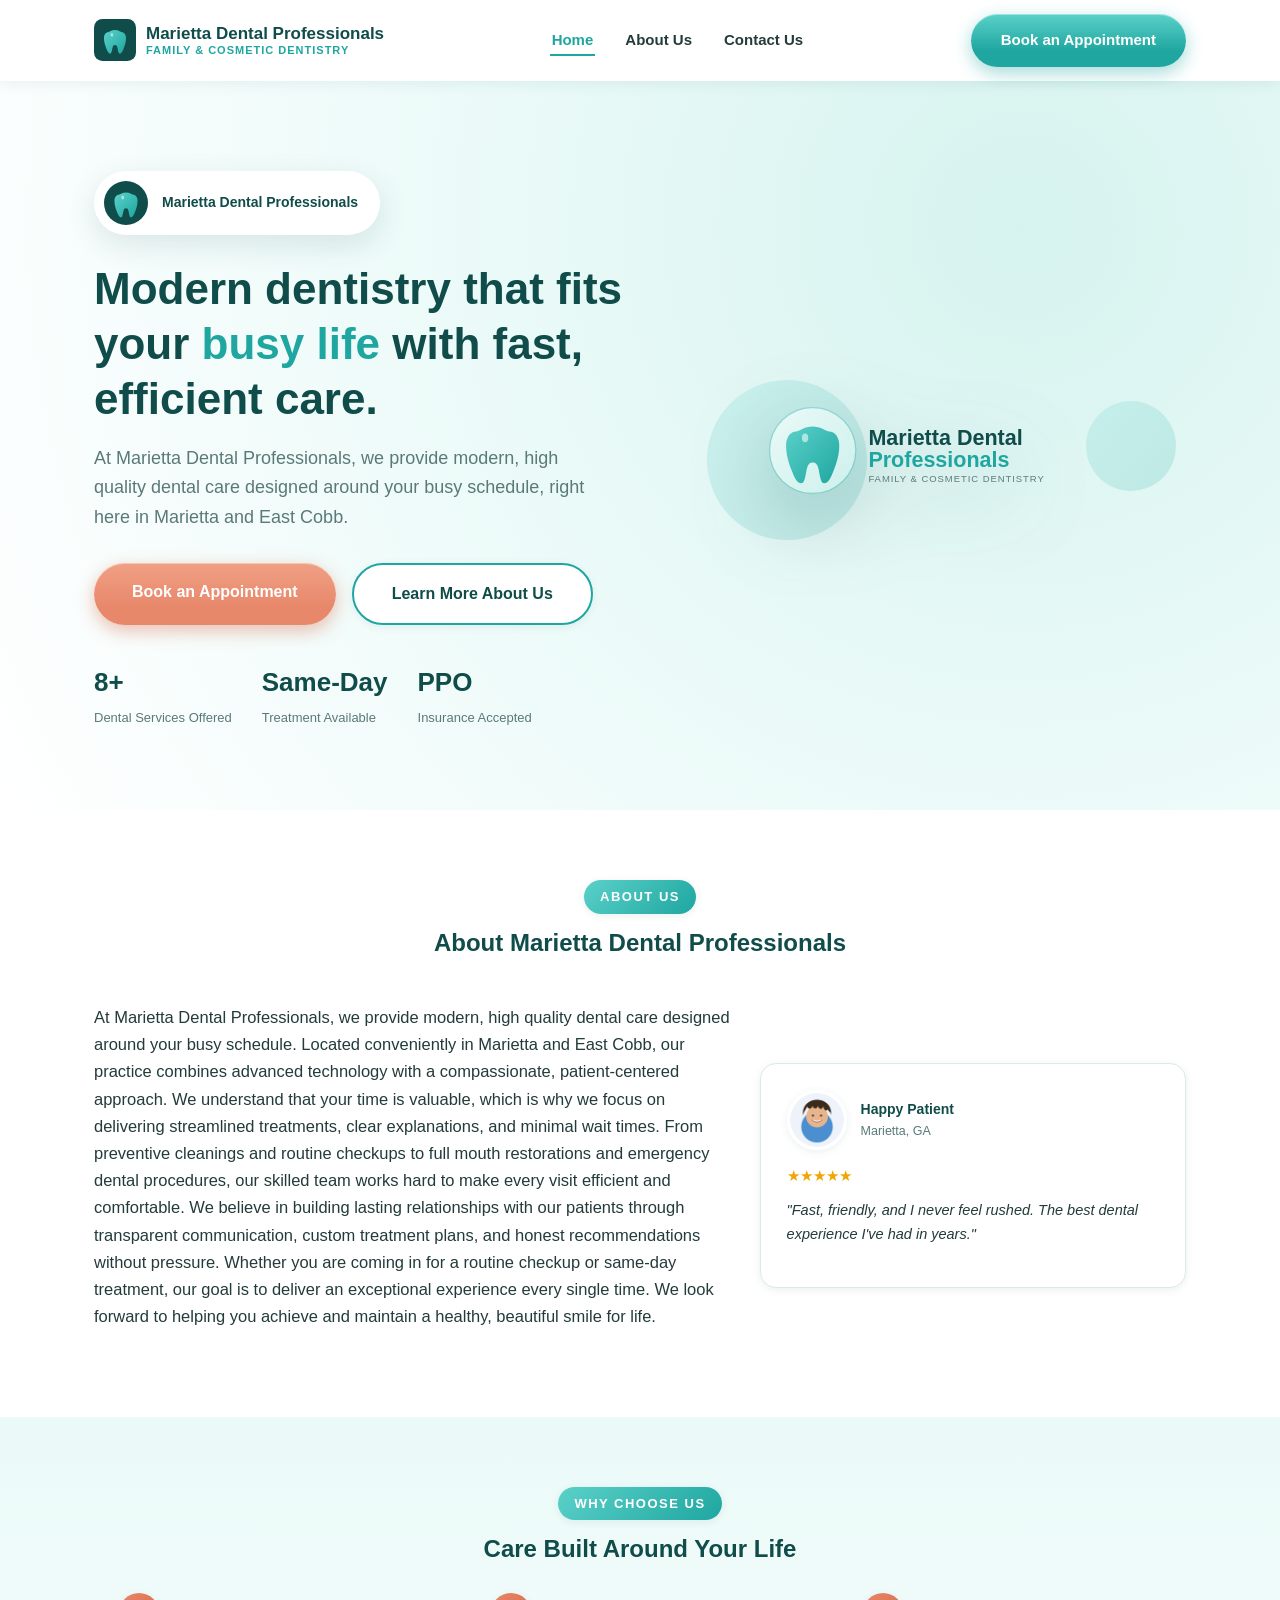
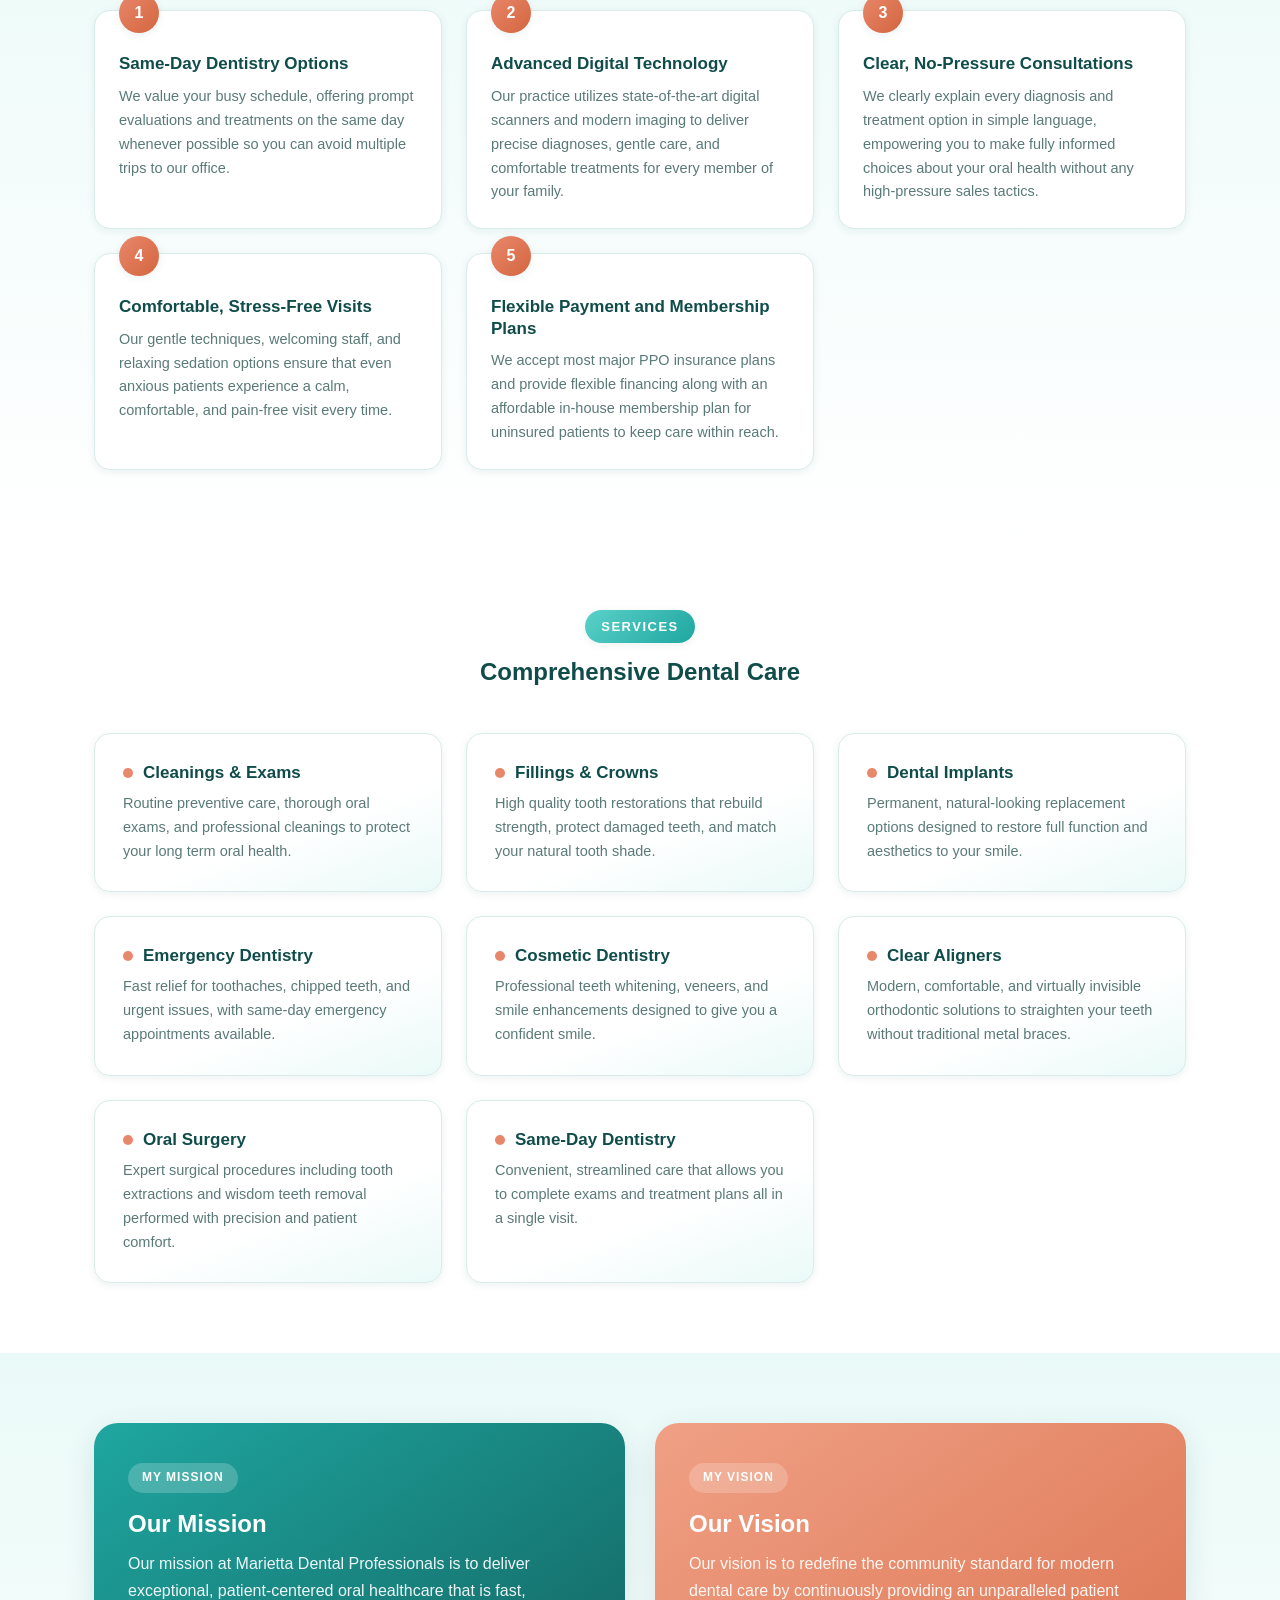
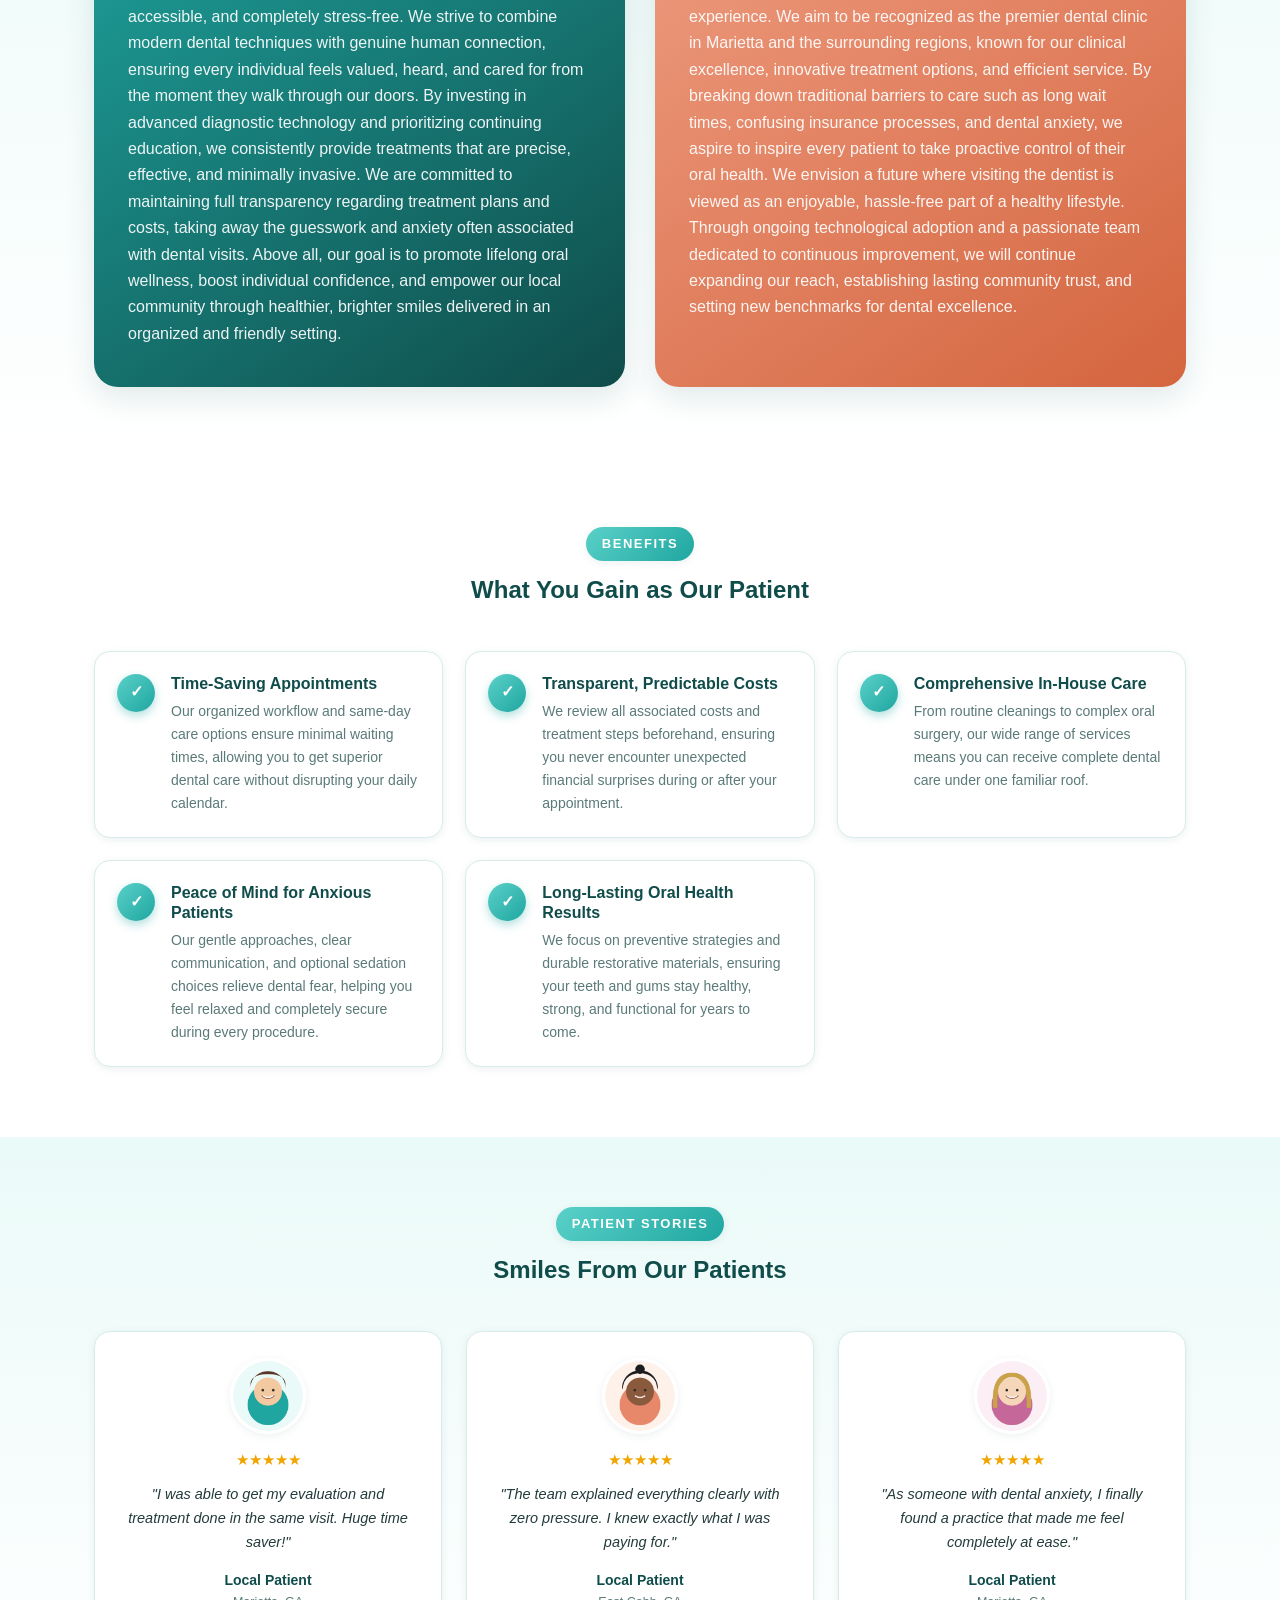
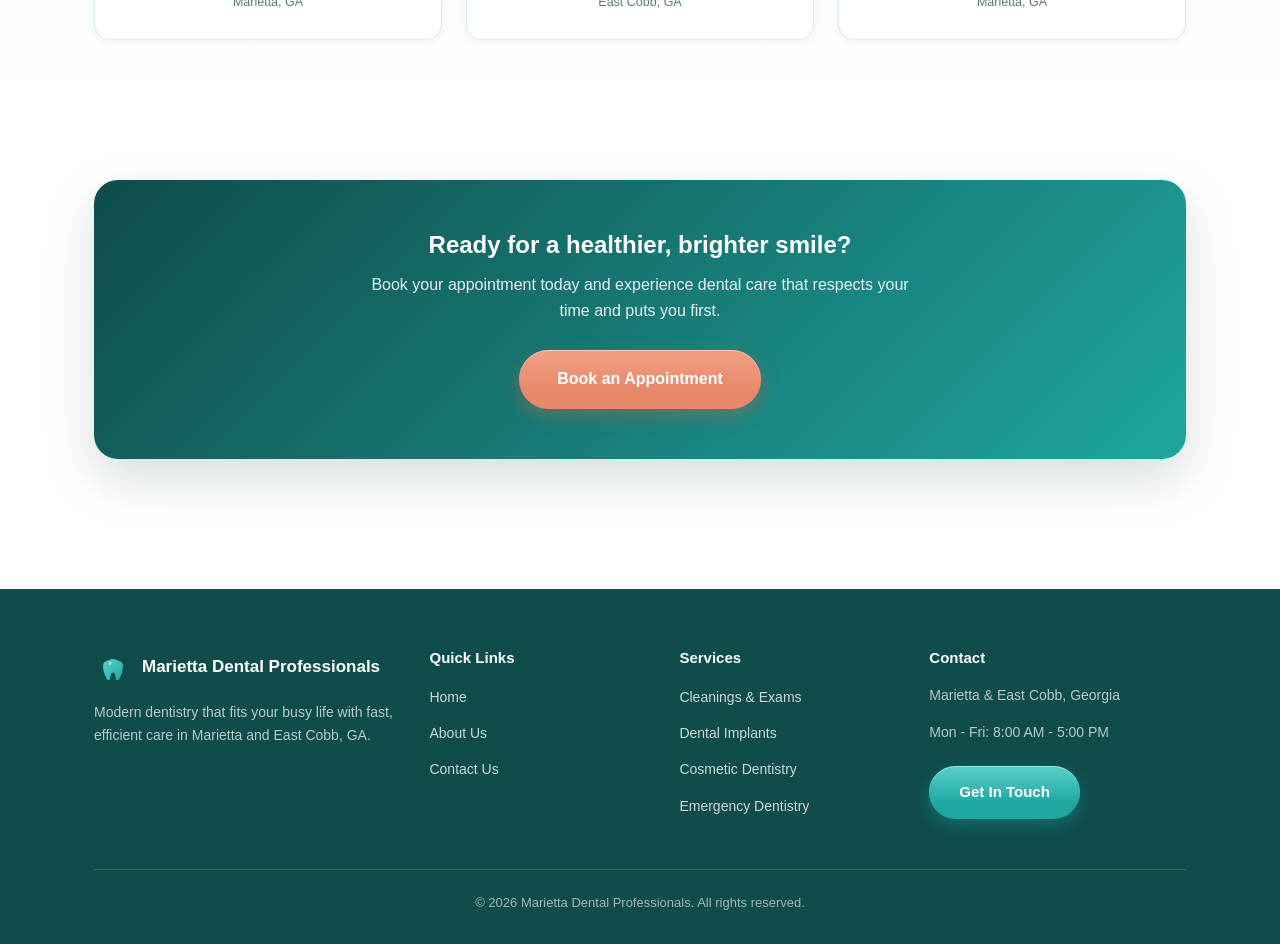
==== index.html @ 76ac93a4 "Add files via upload" ====
<!doctype html>
<html lang="en">
<head>
<meta charset="UTF-8">
<meta name="viewport" content="width=device-width, initial-scale=1.0">
<title>Marietta Dental Professionals | Family & Cosmetic Dentist in Marietta, GA</title>
<meta name="description" content="Modern dentistry that fits your busy life with fast, efficient care. Preventive, cosmetic, restorative, and emergency dental care in Marietta and East Cobb, GA.">

<link rel="icon" type="image/x-icon" href="assets/favicon.ico">
<link rel="icon" type="image/png" sizes="32x32" href="assets/favicon-32.png">
<link rel="icon" type="image/png" sizes="16x16" href="assets/favicon-16.png">
<link rel="apple-touch-icon" sizes="180x180" href="assets/apple-touch-icon.png">

<meta property="og:type" content="website">
<meta property="og:title" content="Marietta Dental Professionals | Family & Cosmetic Dentist">
<meta property="og:description" content="Modern dentistry that fits your busy life with fast, efficient care in Marietta and East Cobb, GA.">
<meta property="og:image" content="assets/og-image.png">
<meta property="og:url" content="https://mariettadentalprofessionals.pages.dev/">
<meta name="twitter:card" content="summary_large_image">
<meta name="twitter:title" content="Marietta Dental Professionals">
<meta name="twitter:description" content="Modern dentistry that fits your busy life with fast, efficient care.">
<meta name="twitter:image" content="assets/og-image.png">

<link rel="stylesheet" href="css/styles.css">
</head>
<body>

<header class="site-header">
  <div class="container nav-wrap">
    <a href="index.html" class="brand">
      <img src="assets/logo-mark.svg" alt="Marietta Dental Professionals logo">
      <span class="brand-text">
        <span class="main">Marietta Dental Professionals</span>
        <span class="sub">FAMILY &amp; COSMETIC DENTISTRY</span>
      </span>
    </a>
    <nav class="main-nav">
      <ul>
        <li><a href="index.html">Home</a></li>
        <li><a href="about.html">About Us</a></li>
        <li><a href="contact.html">Contact Us</a></li>
      </ul>
    </nav>
    <div class="nav-actions">
      <a href="contact.html" class="btn btn-primary">Book an Appointment</a>
      <button class="nav-toggle" aria-label="Toggle menu"><span></span><span></span><span></span></button>
    </div>
  </div>
</header>

<section class="hero">
  <div class="container hero-grid">
    <div>
      <div class="hero-logo-badge">
        <img src="assets/logo-mark.svg" alt="Marietta Dental Professionals">
        <span>Marietta Dental Professionals</span>
      </div>
      <h1>Modern dentistry that fits your <span class="accent">busy life</span> with fast, efficient care.</h1>
      <p class="lead">At Marietta Dental Professionals, we provide modern, high quality dental care designed around your busy schedule, right here in Marietta and East Cobb.</p>
      <div class="hero-cta">
        <a href="contact.html" class="btn btn-coral btn-lg">Book an Appointment</a>
        <a href="about.html" class="btn btn-outline btn-lg">Learn More About Us</a>
      </div>
      <div class="hero-stats">
        <div class="stat"><strong>8+</strong><span>Dental Services Offered</span></div>
        <div class="stat"><strong>Same-Day</strong><span>Treatment Available</span></div>
        <div class="stat"><strong>PPO</strong><span>Insurance Accepted</span></div>
      </div>
    </div>
    <div class="hero-art">
      <div class="bubble b1"></div>
      <div class="bubble b2"></div>
      <img src="assets/logo.svg" alt="Marietta Dental Professionals logo" class="big-logo">
    </div>
  </div>
</section>

<section class="section" id="about">
  <div class="container">
    <div class="section-head">
      <span class="eyebrow">About Us</span>
      <h2>About Marietta Dental Professionals</h2>
    </div>
    <div class="card-grid" style="grid-template-columns: 1.2fr 0.8fr; align-items: center;">
      <p style="font-size:16.5px; color: var(--ink);">
        At Marietta Dental Professionals, we provide modern, high quality dental care designed around your busy schedule. Located conveniently in Marietta and East Cobb, our practice combines advanced technology with a compassionate, patient-centered approach. We understand that your time is valuable, which is why we focus on delivering streamlined treatments, clear explanations, and minimal wait times. From preventive cleanings and routine checkups to full mouth restorations and emergency dental procedures, our skilled team works hard to make every visit efficient and comfortable. We believe in building lasting relationships with our patients through transparent communication, custom treatment plans, and honest recommendations without pressure. Whether you are coming in for a routine checkup or same-day treatment, our goal is to deliver an exceptional experience every single time. We look forward to helping you achieve and maintain a healthy, beautiful smile for life.
      </p>
      <div class="testimonial-card" style="text-align:left;">
        <div style="display:flex; align-items:center; gap:14px; margin-bottom:14px;">
          <img src="assets/patient-3.png" alt="Smiling patient" style="margin:0; width:60px; height:60px;">
          <div>
            <div class="name">Happy Patient</div>
            <div class="role">Marietta, GA</div>
          </div>
        </div>
        <div class="stars">★★★★★</div>
        <p class="quote">"Fast, friendly, and I never feel rushed. The best dental experience I've had in years."</p>
      </div>
    </div>
  </div>
</section>

<section class="section section-alt" id="why-choose-us">
  <div class="container">
    <div class="section-head">
      <span class="eyebrow">Why Choose Us</span>
      <h2>Care Built Around Your Life</h2>
    </div>
    <div class="why-grid">
      <div class="why-card">
        <div class="num">1</div>
        <h3>Same-Day Dentistry Options</h3>
        <p>We value your busy schedule, offering prompt evaluations and treatments on the same day whenever possible so you can avoid multiple trips to our office.</p>
      </div>
      <div class="why-card">
        <div class="num">2</div>
        <h3>Advanced Digital Technology</h3>
        <p>Our practice utilizes state-of-the-art digital scanners and modern imaging to deliver precise diagnoses, gentle care, and comfortable treatments for every member of your family.</p>
      </div>
      <div class="why-card">
        <div class="num">3</div>
        <h3>Clear, No-Pressure Consultations</h3>
        <p>We clearly explain every diagnosis and treatment option in simple language, empowering you to make fully informed choices about your oral health without any high-pressure sales tactics.</p>
      </div>
      <div class="why-card">
        <div class="num">4</div>
        <h3>Comfortable, Stress-Free Visits</h3>
        <p>Our gentle techniques, welcoming staff, and relaxing sedation options ensure that even anxious patients experience a calm, comfortable, and pain-free visit every time.</p>
      </div>
      <div class="why-card">
        <div class="num">5</div>
        <h3>Flexible Payment and Membership Plans</h3>
        <p>We accept most major PPO insurance plans and provide flexible financing along with an affordable in-house membership plan for uninsured patients to keep care within reach.</p>
      </div>
    </div>
  </div>
</section>

<section class="section" id="services">
  <div class="container">
    <div class="section-head">
      <span class="eyebrow">Services</span>
      <h2>Comprehensive Dental Care</h2>
    </div>
    <div class="service-grid">
      <div class="service-card">
        <h3>Cleanings &amp; Exams</h3>
        <p>Routine preventive care, thorough oral exams, and professional cleanings to protect your long term oral health.</p>
      </div>
      <div class="service-card">
        <h3>Fillings &amp; Crowns</h3>
        <p>High quality tooth restorations that rebuild strength, protect damaged teeth, and match your natural tooth shade.</p>
      </div>
      <div class="service-card">
        <h3>Dental Implants</h3>
        <p>Permanent, natural-looking replacement options designed to restore full function and aesthetics to your smile.</p>
      </div>
      <div class="service-card">
        <h3>Emergency Dentistry</h3>
        <p>Fast relief for toothaches, chipped teeth, and urgent issues, with same-day emergency appointments available.</p>
      </div>
      <div class="service-card">
        <h3>Cosmetic Dentistry</h3>
        <p>Professional teeth whitening, veneers, and smile enhancements designed to give you a confident smile.</p>
      </div>
      <div class="service-card">
        <h3>Clear Aligners</h3>
        <p>Modern, comfortable, and virtually invisible orthodontic solutions to straighten your teeth without traditional metal braces.</p>
      </div>
      <div class="service-card">
        <h3>Oral Surgery</h3>
        <p>Expert surgical procedures including tooth extractions and wisdom teeth removal performed with precision and patient comfort.</p>
      </div>
      <div class="service-card">
        <h3>Same-Day Dentistry</h3>
        <p>Convenient, streamlined care that allows you to complete exams and treatment plans all in a single visit.</p>
      </div>
    </div>
  </div>
</section>

<section class="section section-alt" id="mission-vision">
  <div class="container">
    <div class="mv-grid">
      <div class="mv-card mission">
        <span class="tag">My Mission</span>
        <h2>Our Mission</h2>
        <p>Our mission at Marietta Dental Professionals is to deliver exceptional, patient-centered oral healthcare that is fast, accessible, and completely stress-free. We strive to combine modern dental techniques with genuine human connection, ensuring every individual feels valued, heard, and cared for from the moment they walk through our doors. By investing in advanced diagnostic technology and prioritizing continuing education, we consistently provide treatments that are precise, effective, and minimally invasive. We are committed to maintaining full transparency regarding treatment plans and costs, taking away the guesswork and anxiety often associated with dental visits. Above all, our goal is to promote lifelong oral wellness, boost individual confidence, and empower our local community through healthier, brighter smiles delivered in an organized and friendly setting.</p>
      </div>
      <div class="mv-card vision">
        <span class="tag">My Vision</span>
        <h2>Our Vision</h2>
        <p>Our vision is to redefine the community standard for modern dental care by continuously providing an unparalleled patient experience. We aim to be recognized as the premier dental clinic in Marietta and the surrounding regions, known for our clinical excellence, innovative treatment options, and efficient service. By breaking down traditional barriers to care such as long wait times, confusing insurance processes, and dental anxiety, we aspire to inspire every patient to take proactive control of their oral health. We envision a future where visiting the dentist is viewed as an enjoyable, hassle-free part of a healthy lifestyle. Through ongoing technological adoption and a passionate team dedicated to continuous improvement, we will continue expanding our reach, establishing lasting community trust, and setting new benchmarks for dental excellence.</p>
      </div>
    </div>
  </div>
</section>

<section class="section" id="benefits">
  <div class="container">
    <div class="section-head">
      <span class="eyebrow">Benefits</span>
      <h2>What You Gain as Our Patient</h2>
    </div>
    <div class="benefit-list">
      <div class="benefit-item">
        <div class="check">&#10003;</div>
        <div>
          <h3>Time-Saving Appointments</h3>
          <p>Our organized workflow and same-day care options ensure minimal waiting times, allowing you to get superior dental care without disrupting your daily calendar.</p>
        </div>
      </div>
      <div class="benefit-item">
        <div class="check">&#10003;</div>
        <div>
          <h3>Transparent, Predictable Costs</h3>
          <p>We review all associated costs and treatment steps beforehand, ensuring you never encounter unexpected financial surprises during or after your appointment.</p>
        </div>
      </div>
      <div class="benefit-item">
        <div class="check">&#10003;</div>
        <div>
          <h3>Comprehensive In-House Care</h3>
          <p>From routine cleanings to complex oral surgery, our wide range of services means you can receive complete dental care under one familiar roof.</p>
        </div>
      </div>
      <div class="benefit-item">
        <div class="check">&#10003;</div>
        <div>
          <h3>Peace of Mind for Anxious Patients</h3>
          <p>Our gentle approaches, clear communication, and optional sedation choices relieve dental fear, helping you feel relaxed and completely secure during every procedure.</p>
        </div>
      </div>
      <div class="benefit-item">
        <div class="check">&#10003;</div>
        <div>
          <h3>Long-Lasting Oral Health Results</h3>
          <p>We focus on preventive strategies and durable restorative materials, ensuring your teeth and gums stay healthy, strong, and functional for years to come.</p>
        </div>
      </div>
    </div>
  </div>
</section>

<section class="section section-alt" id="testimonials">
  <div class="container">
    <div class="section-head">
      <span class="eyebrow">Patient Stories</span>
      <h2>Smiles From Our Patients</h2>
    </div>
    <div class="testimonial-grid">
      <div class="testimonial-card">
        <img src="assets/patient-1.png" alt="Smiling patient">
        <div class="stars">★★★★★</div>
        <p class="quote">"I was able to get my evaluation and treatment done in the same visit. Huge time saver!"</p>
        <div class="name">Local Patient</div>
        <div class="role">Marietta, GA</div>
      </div>
      <div class="testimonial-card">
        <img src="assets/patient-2.png" alt="Smiling patient">
        <div class="stars">★★★★★</div>
        <p class="quote">"The team explained everything clearly with zero pressure. I knew exactly what I was paying for."</p>
        <div class="name">Local Patient</div>
        <div class="role">East Cobb, GA</div>
      </div>
      <div class="testimonial-card">
        <img src="assets/patient-4.png" alt="Smiling patient">
        <div class="stars">★★★★★</div>
        <p class="quote">"As someone with dental anxiety, I finally found a practice that made me feel completely at ease."</p>
        <div class="name">Local Patient</div>
        <div class="role">Marietta, GA</div>
      </div>
    </div>
  </div>
</section>

<section class="section">
  <div class="container">
    <div class="cta-band">
      <h2>Ready for a healthier, brighter smile?</h2>
      <p>Book your appointment today and experience dental care that respects your time and puts you first.</p>
      <a href="contact.html" class="btn btn-coral btn-lg">Book an Appointment</a>
    </div>
  </div>
</section>

<footer class="site-footer">
  <div class="container">
    <div class="footer-grid">
      <div>
        <div class="brand">
          <img src="assets/logo-mark.svg" alt="Marietta Dental Professionals" style="height:38px;">
          <span class="brand-text"><span class="main" style="color:#fff;">Marietta Dental Professionals</span></span>
        </div>
        <p>Modern dentistry that fits your busy life with fast, efficient care in Marietta and East Cobb, GA.</p>
      </div>
      <div>
        <h4>Quick Links</h4>
        <ul>
          <li><a href="index.html">Home</a></li>
          <li><a href="about.html">About Us</a></li>
          <li><a href="contact.html">Contact Us</a></li>
        </ul>
      </div>
      <div>
        <h4>Services</h4>
        <ul>
          <li><a href="index.html#services">Cleanings &amp; Exams</a></li>
          <li><a href="index.html#services">Dental Implants</a></li>
          <li><a href="index.html#services">Cosmetic Dentistry</a></li>
          <li><a href="index.html#services">Emergency Dentistry</a></li>
        </ul>
      </div>
      <div>
        <h4>Contact</h4>
        <p>Marietta &amp; East Cobb, Georgia</p>
        <p>Mon - Fri: 8:00 AM - 5:00 PM</p>
        <a href="contact.html" class="btn btn-primary" style="margin-top:8px;">Get In Touch</a>
      </div>
    </div>
    <div class="footer-bottom">
      &copy; <span id="year"></span> Marietta Dental Professionals. All rights reserved.
    </div>
  </div>
</footer>

<script src="js/script.js"></script>
<script>document.getElementById('year').textContent = new Date().getFullYear();</script>
</body>
</html>
---- css/styles.css ----
/* ============================================
   Marietta Dental Professionals — Web 2.0 style
   ============================================ */

:root {
  --teal-dark: #0f4c4a;
  --teal: #1fa6a0;
  --teal-light: #5ad1c9;
  --teal-pale: #eafaf8;
  --coral: #e8886b;
  --coral-dark: #d4653f;
  --ink: #233b3a;
  --muted: #5a7a78;
  --white: #ffffff;
  --card-bg: #ffffff;
  --border: #d9ece9;

  --radius-lg: 24px;
  --radius-md: 16px;
  --radius-sm: 10px;

  --shadow-sm: 0 2px 8px rgba(15, 76, 74, 0.08);
  --shadow-md: 0 10px 30px rgba(15, 76, 74, 0.12);
  --shadow-lg: 0 20px 50px rgba(15, 76, 74, 0.18);

  --font-body: 'Segoe UI', 'Poppins', Arial, sans-serif;
  --font-head: 'Poppins', 'Segoe UI', Arial, sans-serif;
}

* { box-sizing: border-box; }
html { scroll-behavior: smooth; }

body {
  margin: 0;
  font-family: var(--font-body);
  color: var(--ink);
  background: linear-gradient(180deg, #f6fdfc 0%, #ffffff 10%);
  line-height: 1.65;
}

img { max-width: 100%; display: block; }

a { color: var(--teal); text-decoration: none; }

h1, h2, h3, h4 {
  font-family: var(--font-head);
  color: var(--teal-dark);
  margin: 0 0 0.5em;
  line-height: 1.25;
}

p { margin: 0 0 1em; color: var(--ink); }

.container {
  width: 100%;
  max-width: 1140px;
  margin: 0 auto;
  padding: 0 24px;
}

.section { padding: 70px 0; }
.section-alt {
  background: linear-gradient(180deg, var(--teal-pale) 0%, #ffffff 100%);
}

.section-head {
  text-align: center;
  max-width: 700px;
  margin: 0 auto 46px;
}
.eyebrow {
  display: inline-block;
  background: linear-gradient(135deg, var(--teal-light), var(--teal));
  color: #fff;
  font-size: 13px;
  font-weight: 600;
  letter-spacing: 1.5px;
  text-transform: uppercase;
  padding: 6px 16px;
  border-radius: 999px;
  margin-bottom: 14px;
  box-shadow: var(--shadow-sm);
}

/* Buttons - glossy Web 2.0 style */
.btn {
  display: inline-block;
  font-weight: 600;
  font-size: 15px;
  padding: 14px 30px;
  border-radius: 999px;
  cursor: pointer;
  border: none;
  transition: transform 0.15s ease, box-shadow 0.15s ease, background 0.2s ease;
}
.btn-primary {
  background: linear-gradient(180deg, var(--teal-light), var(--teal) 70%);
  color: #fff;
  box-shadow: 0 6px 18px rgba(31, 166, 160, 0.4), inset 0 1px 0 rgba(255,255,255,0.4);
}
.btn-primary:hover {
  transform: translateY(-2px);
  box-shadow: 0 10px 24px rgba(31, 166, 160, 0.48), inset 0 1px 0 rgba(255,255,255,0.4);
}
.btn-coral {
  background: linear-gradient(180deg, #f0a085, var(--coral) 70%);
  color: #fff;
  box-shadow: 0 6px 18px rgba(212, 101, 63, 0.4), inset 0 1px 0 rgba(255,255,255,0.4);
}
.btn-coral:hover {
  transform: translateY(-2px);
  box-shadow: 0 10px 24px rgba(212, 101, 63, 0.48), inset 0 1px 0 rgba(255,255,255,0.4);
}
.btn-outline {
  background: #fff;
  color: var(--teal-dark);
  border: 2px solid var(--teal);
  box-shadow: var(--shadow-sm);
}
.btn-outline:hover {
  background: var(--teal-pale);
  transform: translateY(-2px);
}
.btn-lg { padding: 16px 38px; font-size: 16px; }

/* ===== Header / Nav ===== */
header.site-header {
  position: sticky;
  top: 0;
  z-index: 1000;
  background: rgba(255, 255, 255, 0.92);
  backdrop-filter: blur(8px);
  box-shadow: 0 2px 14px rgba(15, 76, 74, 0.08);
}
.nav-wrap {
  display: flex;
  align-items: center;
  justify-content: space-between;
  padding: 14px 24px;
}
.brand {
  display: flex;
  align-items: center;
  gap: 10px;
  font-weight: 700;
  color: var(--teal-dark);
}
.brand img { height: 42px; width: auto; }
.brand-text { display: flex; flex-direction: column; line-height: 1.1; }
.brand-text .main { font-size: 17px; color: var(--teal-dark); font-weight: 700; }
.brand-text .sub { font-size: 11px; color: var(--teal); font-weight: 600; letter-spacing: 1px; }

nav.main-nav ul {
  display: flex;
  gap: 28px;
  list-style: none;
  margin: 0;
  padding: 0;
}
nav.main-nav a {
  color: var(--ink);
  font-weight: 600;
  font-size: 15px;
  padding: 6px 2px;
  border-bottom: 2px solid transparent;
  transition: border-color 0.2s, color 0.2s;
}
nav.main-nav a:hover,
nav.main-nav a.active {
  color: var(--teal);
  border-bottom-color: var(--teal);
}

.nav-actions { display: flex; align-items: center; gap: 14px; }
.nav-toggle {
  display: none;
  flex-direction: column;
  gap: 5px;
  background: none;
  border: none;
  cursor: pointer;
  padding: 6px;
}
.nav-toggle span {
  width: 26px; height: 3px; background: var(--teal-dark); border-radius: 3px;
}

@media (max-width: 860px) {
  nav.main-nav {
    position: absolute;
    top: 100%;
    left: 0;
    right: 0;
    background: #fff;
    box-shadow: var(--shadow-md);
    display: none;
    flex-direction: column;
  }
  nav.main-nav.open { display: flex; }
  nav.main-nav ul {
    flex-direction: column;
    gap: 0;
    padding: 10px 24px 20px;
  }
  nav.main-nav li { border-bottom: 1px solid var(--border); }
  nav.main-nav a { display: block; padding: 14px 0; }
  .nav-actions .btn { display: none; }
  .nav-toggle { display: flex; }
}

/* ===== Hero ===== */
.hero {
  position: relative;
  overflow: hidden;
  background: radial-gradient(circle at 80% 20%, #d6f3ef 0%, var(--teal-pale) 45%, #ffffff 100%);
  padding: 90px 0 80px;
}
.hero-grid {
  display: grid;
  grid-template-columns: 1.1fr 0.9fr;
  gap: 50px;
  align-items: center;
}
.hero-logo-badge {
  display: inline-flex;
  align-items: center;
  gap: 14px;
  background: #fff;
  border-radius: 999px;
  padding: 10px 22px 10px 10px;
  box-shadow: var(--shadow-md);
  margin-bottom: 26px;
}
.hero-logo-badge img { height: 44px; width: 44px; border-radius: 50%; }
.hero-logo-badge span { font-weight: 700; color: var(--teal-dark); font-size: 14px; }

.hero h1 {
  font-size: 44px;
  margin-bottom: 18px;
}
.hero h1 .accent { color: var(--teal); }
.hero .lead {
  font-size: 18px;
  color: var(--muted);
  max-width: 520px;
  margin-bottom: 30px;
}
.hero-cta { display: flex; gap: 16px; flex-wrap: wrap; margin-bottom: 36px; }

.hero-stats {
  display: flex;
  gap: 30px;
  flex-wrap: wrap;
}
.hero-stats .stat strong {
  display: block;
  font-size: 26px;
  color: var(--teal-dark);
  font-family: var(--font-head);
}
.hero-stats .stat span { font-size: 13px; color: var(--muted); }

.hero-art {
  position: relative;
  display: flex;
  align-items: center;
  justify-content: center;
}
.hero-art .big-logo {
  width: 100%;
  max-width: 380px;
  filter: drop-shadow(0 25px 40px rgba(15, 76, 74, 0.25));
  animation: float 5s ease-in-out infinite;
}
@keyframes float {
  0%, 100% { transform: translateY(0px); }
  50% { transform: translateY(-14px); }
}
.hero-art .bubble {
  position: absolute;
  border-radius: 50%;
  background: linear-gradient(135deg, var(--teal-light), var(--teal));
  opacity: 0.18;
}
.hero-art .bubble.b1 { width: 160px; height: 160px; top: -20px; left: -10px; }
.hero-art .bubble.b2 { width: 90px; height: 90px; bottom: 10px; right: 10px; }

/* ===== Cards ===== */
.card-grid {
  display: grid;
  grid-template-columns: repeat(auto-fit, minmax(240px, 1fr));
  gap: 26px;
}
.card {
  background: var(--card-bg);
  border-radius: var(--radius-md);
  padding: 30px 26px;
  box-shadow: var(--shadow-sm);
  border: 1px solid var(--border);
  transition: transform 0.2s ease, box-shadow 0.2s ease;
}
.card:hover {
  transform: translateY(-6px);
  box-shadow: var(--shadow-md);
}
.card .icon {
  width: 56px;
  height: 56px;
  border-radius: 16px;
  background: linear-gradient(135deg, var(--teal-light), var(--teal));
  display: flex;
  align-items: center;
  justify-content: center;
  color: #fff;
  font-size: 24px;
  margin-bottom: 18px;
  box-shadow: 0 6px 14px rgba(31,166,160,0.35);
}
.card h3 { font-size: 18px; margin-bottom: 10px; }
.card p { color: var(--muted); font-size: 15px; margin: 0; }

/* Numbered "why choose us" cards */
.why-grid {
  display: grid;
  grid-template-columns: repeat(auto-fit, minmax(260px, 1fr));
  gap: 24px;
}
.why-card {
  position: relative;
  background: #fff;
  border-radius: var(--radius-md);
  padding: 32px 24px 24px;
  box-shadow: var(--shadow-sm);
  border: 1px solid var(--border);
}
.why-card .num {
  position: absolute;
  top: -18px;
  left: 24px;
  width: 40px;
  height: 40px;
  border-radius: 50%;
  background: linear-gradient(135deg, var(--coral), var(--coral-dark));
  color: #fff;
  display: flex;
  align-items: center;
  justify-content: center;
  font-weight: 700;
  box-shadow: var(--shadow-sm);
}
.why-card h3 { font-size: 17px; margin: 10px 0 10px; }
.why-card p { color: var(--muted); font-size: 14.5px; margin: 0; }

/* Services */
.service-grid {
  display: grid;
  grid-template-columns: repeat(auto-fit, minmax(260px, 1fr));
  gap: 24px;
}
.service-card {
  background: linear-gradient(160deg, #ffffff 60%, var(--teal-pale) 100%);
  border-radius: var(--radius-md);
  padding: 28px;
  border: 1px solid var(--border);
  box-shadow: var(--shadow-sm);
}
.service-card h3 {
  font-size: 17px;
  display: flex;
  align-items: center;
  gap: 10px;
}
.service-card h3::before {
  content: '';
  width: 10px;
  height: 10px;
  border-radius: 50%;
  background: var(--coral);
  flex-shrink: 0;
}
.service-card p { color: var(--muted); font-size: 14.5px; margin: 0; }

/* Mission / Vision */
.mv-grid {
  display: grid;
  grid-template-columns: 1fr 1fr;
  gap: 30px;
}
.mv-card {
  border-radius: var(--radius-lg);
  padding: 40px 34px;
  color: #fff;
  box-shadow: var(--shadow-md);
}
.mv-card.mission { background: linear-gradient(145deg, var(--teal), var(--teal-dark)); }
.mv-card.vision { background: linear-gradient(145deg, #f0a085, var(--coral-dark)); }
.mv-card h2 { color: #fff; }
.mv-card p { color: rgba(255,255,255,0.92); margin: 0; }
.mv-card .tag {
  display: inline-block;
  background: rgba(255,255,255,0.2);
  padding: 5px 14px;
  border-radius: 999px;
  font-size: 12px;
  font-weight: 700;
  letter-spacing: 1px;
  text-transform: uppercase;
  margin-bottom: 16px;
}

/* Benefits list */
.benefit-list {
  display: grid;
  grid-template-columns: repeat(auto-fit, minmax(260px, 1fr));
  gap: 22px;
}
.benefit-item {
  display: flex;
  gap: 16px;
  background: #fff;
  border-radius: var(--radius-md);
  padding: 22px;
  border: 1px solid var(--border);
  box-shadow: var(--shadow-sm);
}
.benefit-item .check {
  flex-shrink: 0;
  width: 38px;
  height: 38px;
  border-radius: 50%;
  background: linear-gradient(135deg, var(--teal-light), var(--teal));
  color: #fff;
  display: flex;
  align-items: center;
  justify-content: center;
  font-weight: 700;
  box-shadow: 0 4px 10px rgba(31,166,160,0.35);
}
.benefit-item h3 { font-size: 16px; margin-bottom: 6px; }
.benefit-item p { font-size: 14px; color: var(--muted); margin: 0; }

/* Testimonials / patient avatars */
.testimonial-grid {
  display: grid;
  grid-template-columns: repeat(auto-fit, minmax(260px, 1fr));
  gap: 24px;
}
.testimonial-card {
  background: #fff;
  border-radius: var(--radius-md);
  padding: 26px;
  box-shadow: var(--shadow-sm);
  border: 1px solid var(--border);
  text-align: center;
}
.testimonial-card img {
  width: 76px;
  height: 76px;
  border-radius: 50%;
  margin: 0 auto 14px;
  box-shadow: var(--shadow-sm);
  border: 3px solid #fff;
}
.testimonial-card .stars { color: #f0a500; margin-bottom: 10px; font-size: 15px; }
.testimonial-card p.quote { font-size: 14.5px; color: var(--ink); font-style: italic; }
.testimonial-card .name { font-weight: 700; color: var(--teal-dark); font-size: 14px; }
.testimonial-card .role { font-size: 12.5px; color: var(--muted); }

/* About page content */
.prose-section h2 {
  font-size: 24px;
  margin-top: 40px;
}
.prose-section h2:first-child { margin-top: 0; }
.prose-section p { color: var(--ink); font-size: 16px; }

.about-hero {
  display: grid;
  grid-template-columns: 1fr 1fr;
  gap: 40px;
  align-items: center;
}
.about-hero .photo-stack { position: relative; height: 320px; }
.about-hero .photo-stack img {
  position: absolute;
  border-radius: var(--radius-lg);
  box-shadow: var(--shadow-lg);
  border: 6px solid #fff;
  object-fit: cover;
}
.about-hero .photo-stack .p1 { width: 190px; height: 190px; top: 0; left: 20px; z-index: 2; }
.about-hero .photo-stack .p2 { width: 150px; height: 150px; bottom: 0; right: 30px; z-index: 1; }
.about-hero .photo-stack .p3 { width: 120px; height: 120px; top: 60px; right: 0; z-index: 3; }

/* CTA band */
.cta-band {
  background: linear-gradient(135deg, var(--teal-dark), var(--teal));
  border-radius: var(--radius-lg);
  padding: 50px;
  text-align: center;
  color: #fff;
  box-shadow: var(--shadow-lg);
}
.cta-band h2 { color: #fff; }
.cta-band p { color: rgba(255,255,255,0.9); max-width: 560px; margin: 0 auto 26px; }

/* Contact page */
.contact-grid {
  display: grid;
  grid-template-columns: 0.9fr 1.1fr;
  gap: 40px;
  align-items: start;
}
.contact-info-card {
  background: linear-gradient(160deg, var(--teal-dark), var(--teal));
  color: #fff;
  border-radius: var(--radius-lg);
  padding: 36px;
  box-shadow: var(--shadow-md);
}
.contact-info-card h2 { color: #fff; }
.contact-info-card .info-row {
  display: flex;
  gap: 14px;
  margin-bottom: 20px;
  align-items: flex-start;
}
.contact-info-card .info-row .ic {
  width: 40px; height: 40px; border-radius: 12px;
  background: rgba(255,255,255,0.18);
  display: flex; align-items: center; justify-content: center;
  flex-shrink: 0;
  font-size: 18px;
}
.contact-info-card .info-row strong { display: block; font-size: 14px; }
.contact-info-card .info-row span { font-size: 14px; color: rgba(255,255,255,0.88); }
.contact-info-card .social-row { display: flex; gap: 10px; margin-top: 10px; }
.contact-info-card .social-row a {
  width: 36px; height: 36px; border-radius: 50%;
  background: rgba(255,255,255,0.18);
  display: flex; align-items: center; justify-content: center;
  color: #fff; font-size: 14px;
}

.form-card {
  background: #fff;
  border-radius: var(--radius-lg);
  padding: 36px;
  box-shadow: var(--shadow-md);
  border: 1px solid var(--border);
}
.form-row { display: grid; grid-template-columns: 1fr 1fr; gap: 18px; }
.form-group { margin-bottom: 18px; }
.form-group label {
  display: block;
  font-size: 13.5px;
  font-weight: 600;
  color: var(--teal-dark);
  margin-bottom: 6px;
}
.form-group input,
.form-group select,
.form-group textarea {
  width: 100%;
  padding: 13px 16px;
  border-radius: var(--radius-sm);
  border: 1.5px solid var(--border);
  font-family: inherit;
  font-size: 14.5px;
  background: #fbfefe;
  transition: border-color 0.2s, box-shadow 0.2s;
}
.form-group input:focus,
.form-group select:focus,
.form-group textarea:focus {
  outline: none;
  border-color: var(--teal);
  box-shadow: 0 0 0 4px rgba(31,166,160,0.15);
}
.form-group textarea { resize: vertical; min-height: 110px; }
.form-msg {
  display: none;
  margin-top: 16px;
  padding: 14px 18px;
  border-radius: var(--radius-sm);
  font-size: 14px;
  font-weight: 600;
}
.form-msg.success {
  display: block;
  background: #e5f8ee;
  color: #1a7a46;
  border: 1px solid #b9e8cc;
}
.form-msg.error {
  display: block;
  background: #fdeceb;
  color: #b23a2e;
  border: 1px solid #f3c6c0;
}
.error-text {
  color: #c23b2e;
  font-size: 12.5px;
  margin-top: 4px;
  display: none;
}
.form-group.invalid input,
.form-group.invalid select,
.form-group.invalid textarea {
  border-color: #e0574a;
}
.form-group.invalid .error-text { display: block; }

.map-wrap {
  margin-top: 30px;
  border-radius: var(--radius-lg);
  overflow: hidden;
  box-shadow: var(--shadow-md);
  border: 1px solid var(--border);
}
.map-wrap iframe { width: 100%; height: 340px; border: 0; display: block; }

.hours-card {
  background: var(--teal-pale);
  border-radius: var(--radius-md);
  padding: 24px;
  margin-top: 20px;
}
.hours-row {
  display: flex;
  justify-content: space-between;
  padding: 8px 0;
  border-bottom: 1px solid var(--border);
  font-size: 14px;
}
.hours-row:last-child { border-bottom: none; }
.hours-row span.day { font-weight: 600; color: var(--teal-dark); }

/* Footer */
footer.site-footer {
  background: var(--teal-dark);
  color: rgba(255,255,255,0.85);
  padding: 60px 0 30px;
  margin-top: 60px;
}
.footer-grid {
  display: grid;
  grid-template-columns: 1.4fr 1fr 1fr 1.2fr;
  gap: 36px;
  margin-bottom: 40px;
}
.footer-grid h4 { color: #fff; font-size: 15px; margin-bottom: 16px; }
.footer-grid .brand { color: #fff; margin-bottom: 14px; }
.footer-grid p { color: rgba(255,255,255,0.7); font-size: 14px; }
.footer-grid ul { list-style: none; padding: 0; margin: 0; }
.footer-grid ul li { margin-bottom: 10px; }
.footer-grid ul a { color: rgba(255,255,255,0.78); font-size: 14px; }
.footer-grid ul a:hover { color: #fff; }
.footer-bottom {
  border-top: 1px solid rgba(255,255,255,0.15);
  padding-top: 22px;
  text-align: center;
  font-size: 13px;
  color: rgba(255,255,255,0.6);
}

@media (max-width: 900px) {
  .hero-grid, .about-hero, .contact-grid, .mv-grid { grid-template-columns: 1fr; }
  .hero-art { order: -1; margin-bottom: 20px; }
  .form-row { grid-template-columns: 1fr; }
  .footer-grid { grid-template-columns: 1fr 1fr; }
  .hero h1 { font-size 34px; }
}
@media (max-width: 560px) {
  .hero h1 { font-size: 30px; }
  .section { padding: 50px 0; }
  .footer-grid { grid-template-columns: 1fr; }
  .cta-band { padding: 34px 22px; }
}
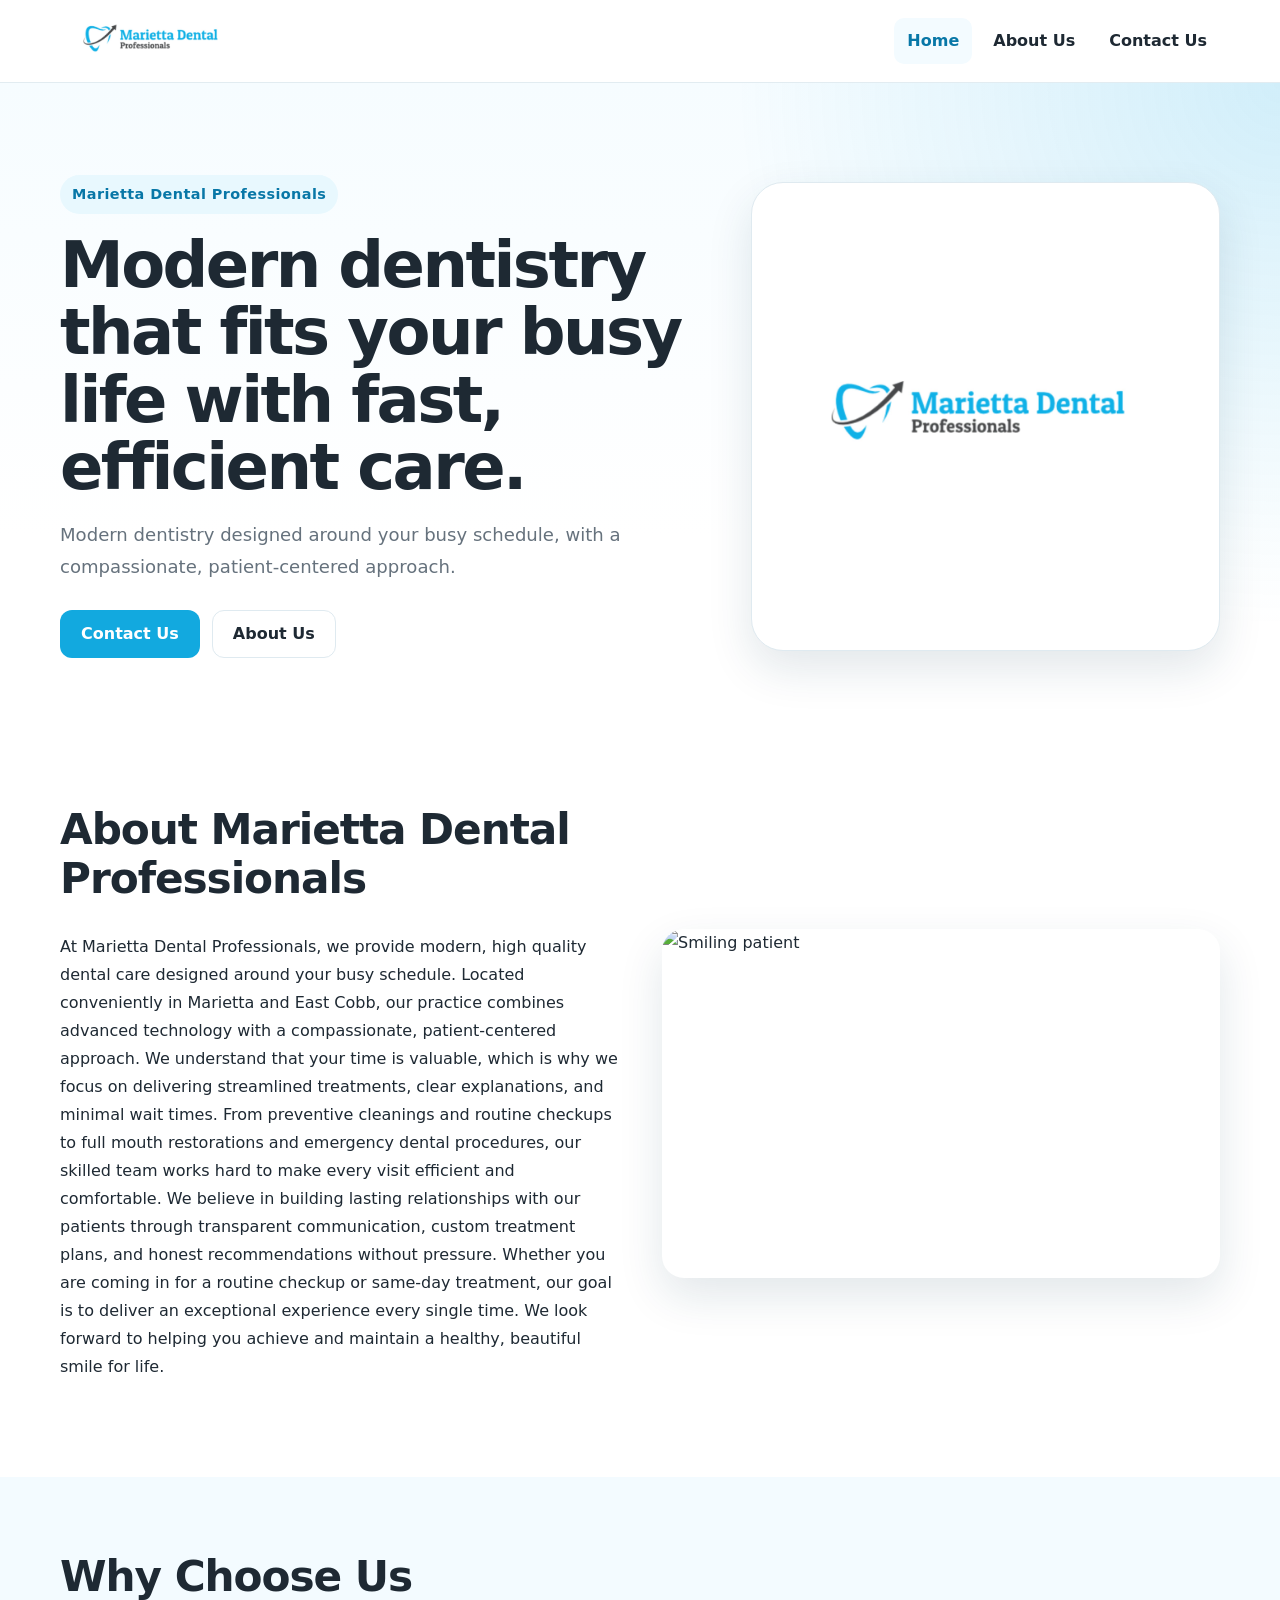
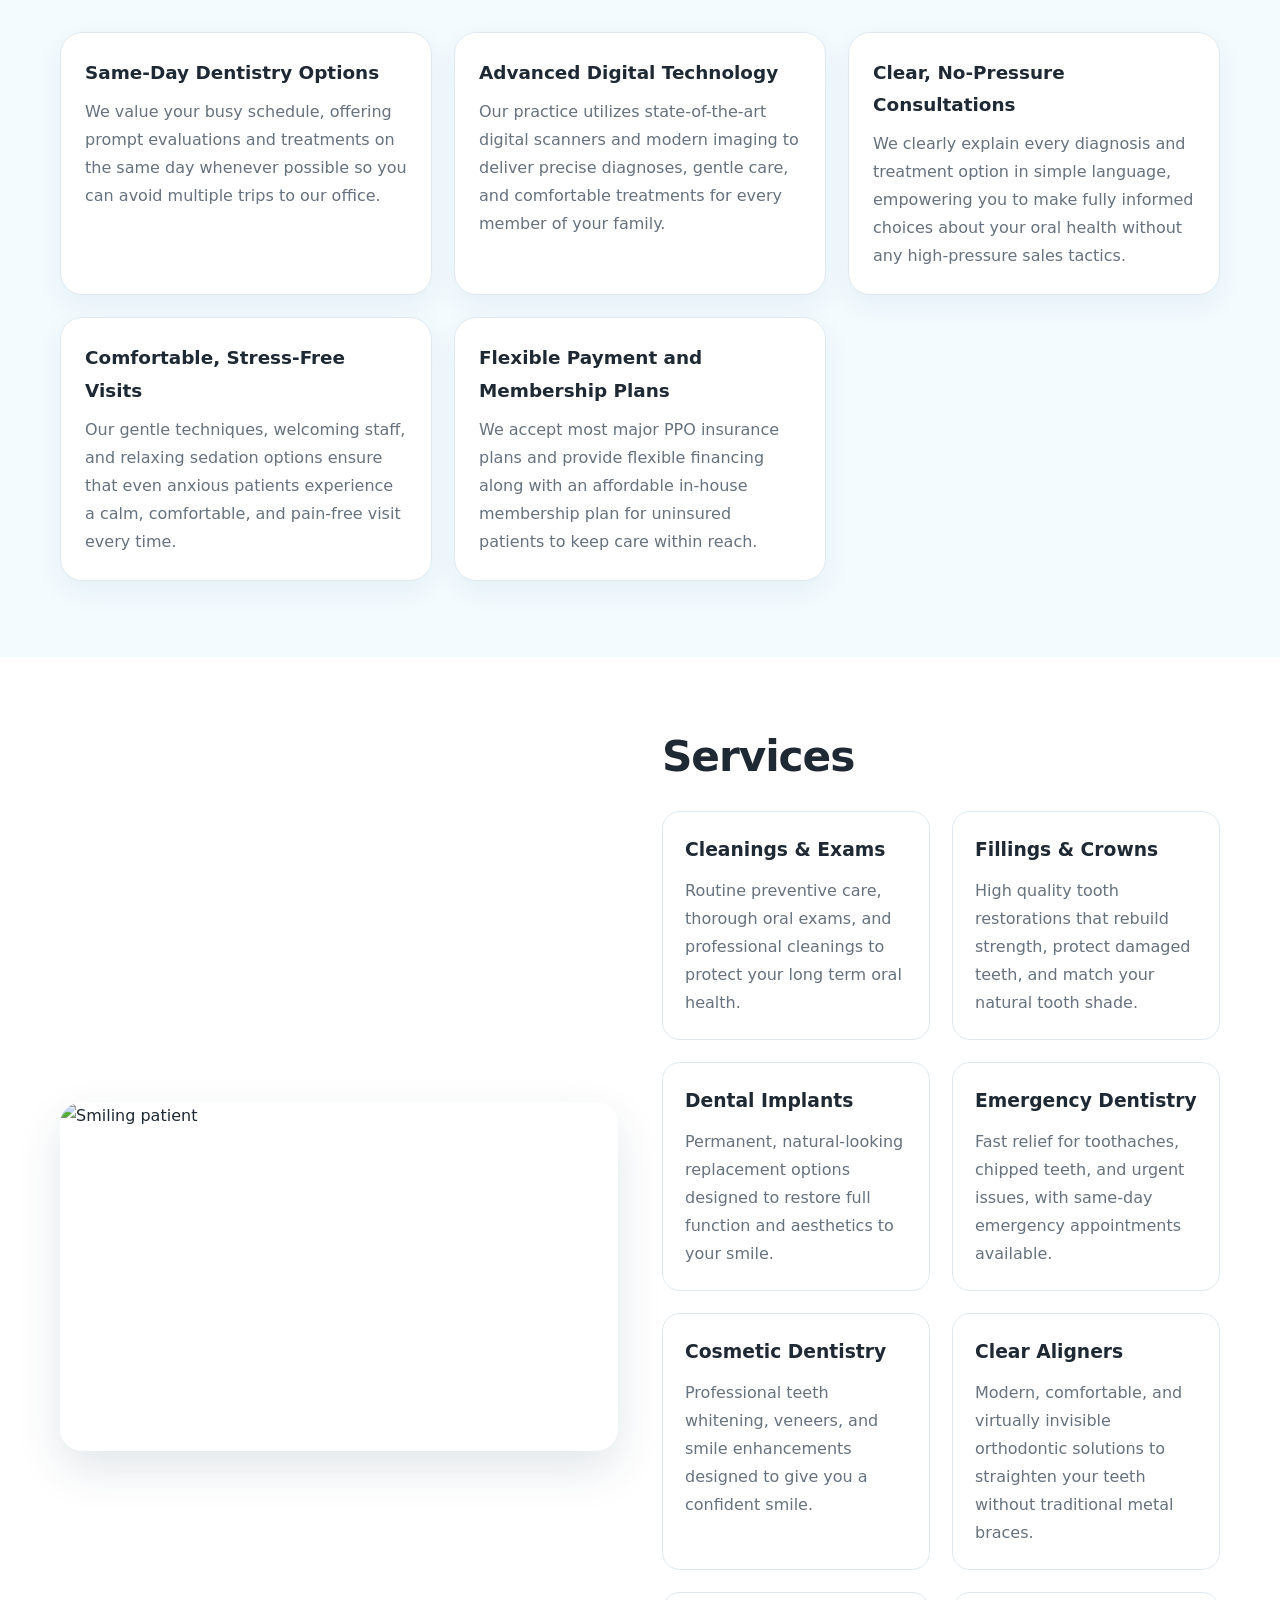
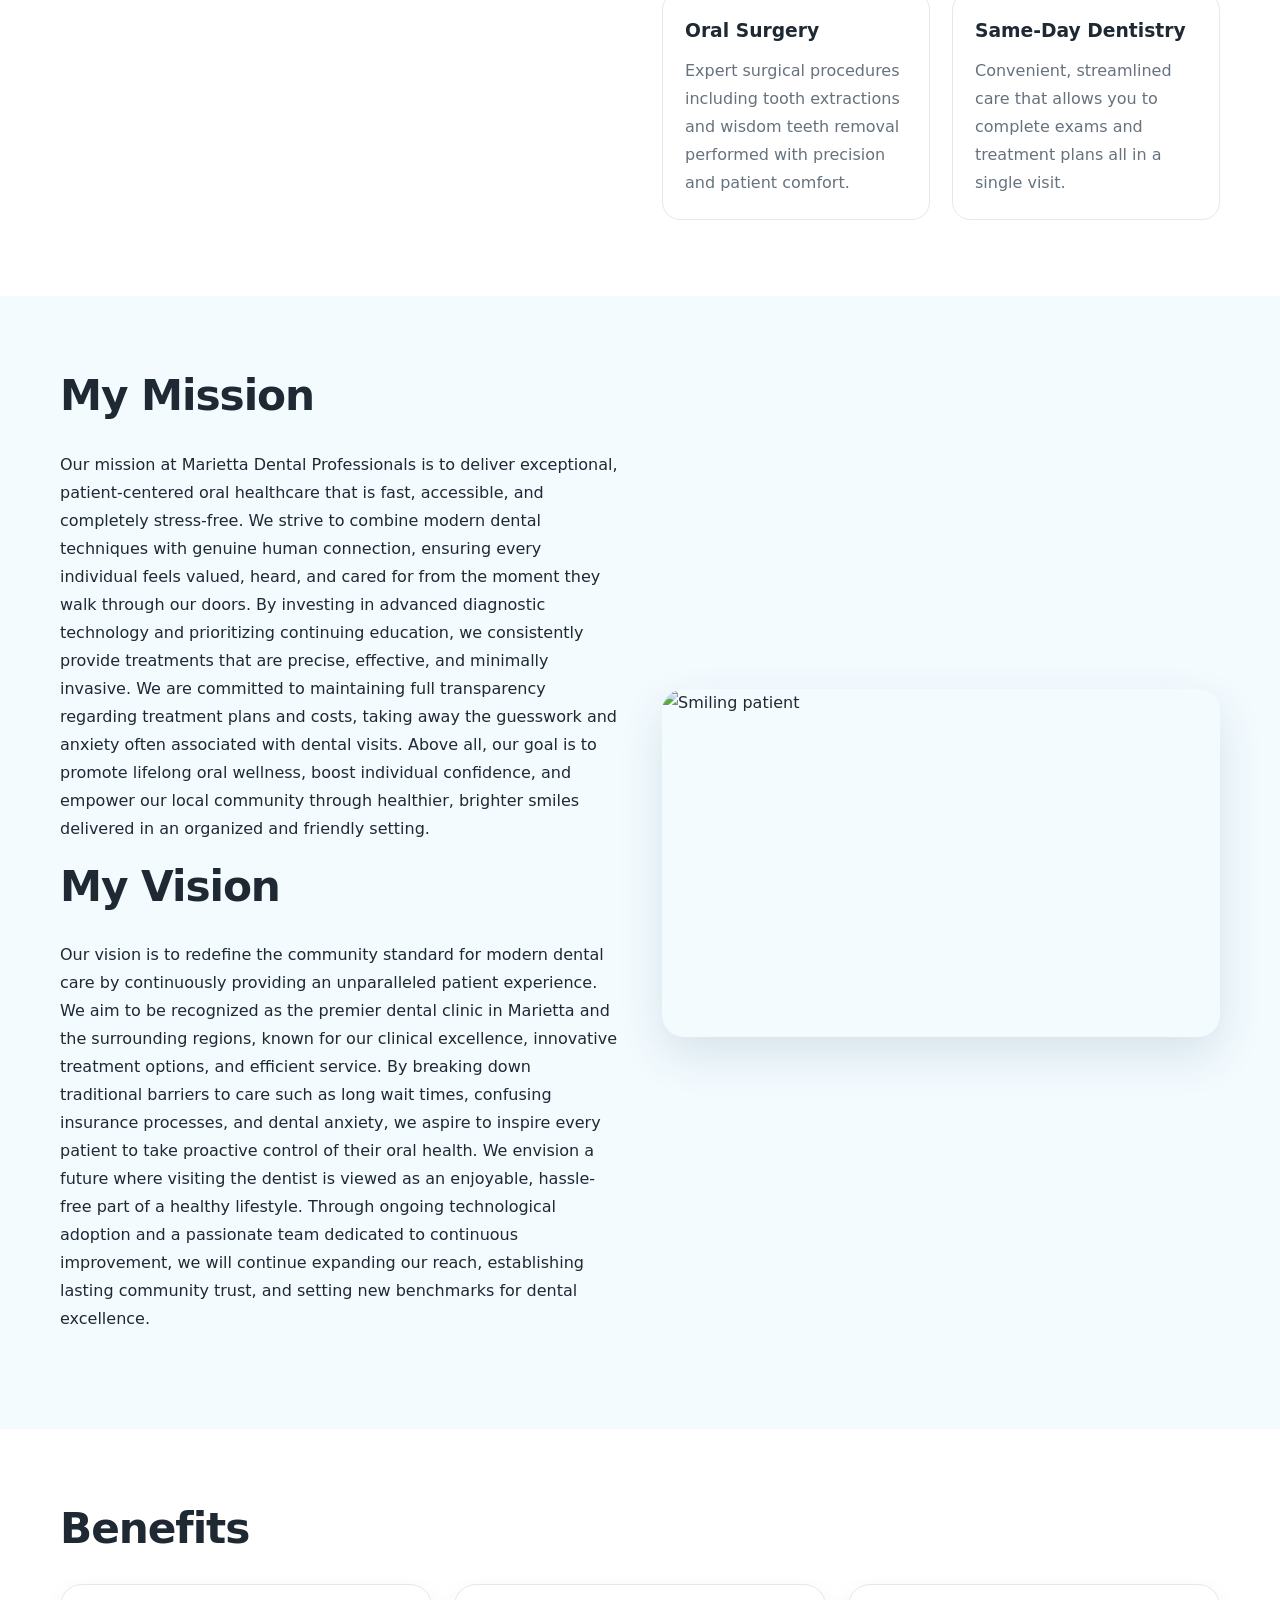
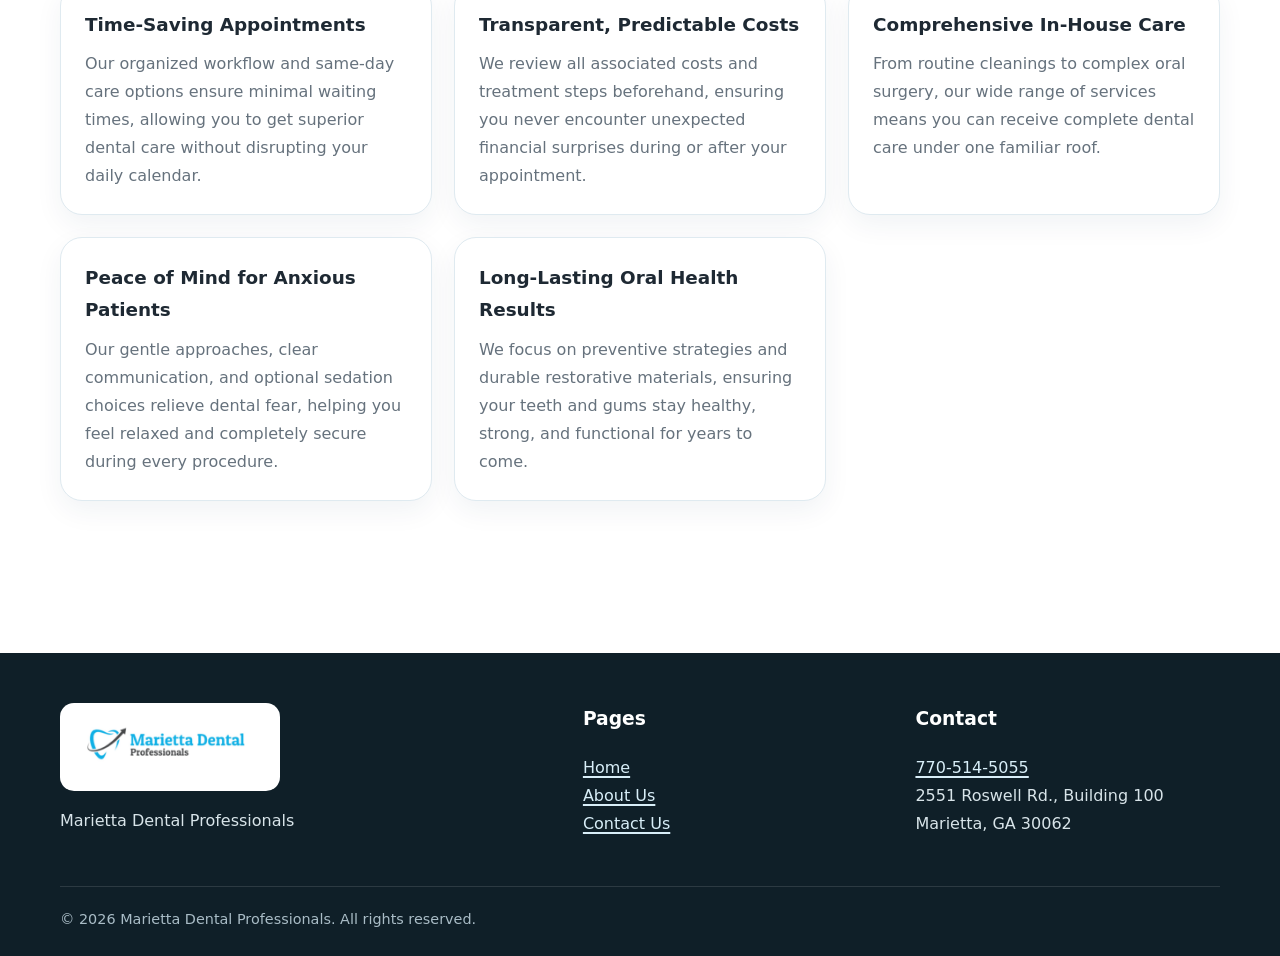
==== commit 39b20f81: "Add files via upload" ====
--- a/index.html
+++ b/index.html
@@ -1,330 +1,154 @@
 <!doctype html>
 <html lang="en">
 <head>
-<meta charset="UTF-8">
-<meta name="viewport" content="width=device-width, initial-scale=1.0">
-<title>Marietta Dental Professionals | Family & Cosmetic Dentist in Marietta, GA</title>
-<meta name="description" content="Modern dentistry that fits your busy life with fast, efficient care. Preventive, cosmetic, restorative, and emergency dental care in Marietta and East Cobb, GA.">
-
-<link rel="icon" type="image/x-icon" href="assets/favicon.ico">
-<link rel="icon" type="image/png" sizes="32x32" href="assets/favicon-32.png">
-<link rel="icon" type="image/png" sizes="16x16" href="assets/favicon-16.png">
-<link rel="apple-touch-icon" sizes="180x180" href="assets/apple-touch-icon.png">
-
-<meta property="og:type" content="website">
-<meta property="og:title" content="Marietta Dental Professionals | Family & Cosmetic Dentist">
-<meta property="og:description" content="Modern dentistry that fits your busy life with fast, efficient care in Marietta and East Cobb, GA.">
-<meta property="og:image" content="assets/og-image.png">
-<meta property="og:url" content="https://mariettadentalprofessionals.pages.dev/">
-<meta name="twitter:card" content="summary_large_image">
-<meta name="twitter:title" content="Marietta Dental Professionals">
-<meta name="twitter:description" content="Modern dentistry that fits your busy life with fast, efficient care.">
-<meta name="twitter:image" content="assets/og-image.png">
-
-<link rel="stylesheet" href="css/styles.css">
+  <meta charset="utf-8">
+  <meta name="viewport" content="width=device-width, initial-scale=1">
+  <meta name="description" content="Modern dentistry that fits your busy life with fast, efficient care. Marietta Dental Professionals provides modern, patient-centered dental care in Marietta and East Cobb.">
+  <meta property="og:type" content="website">
+  <meta property="og:title" content="Marietta Dental Professionals | Modern Dental Care">
+  <meta property="og:description" content="Modern dentistry that fits your busy life with fast, efficient care.">
+  <meta property="og:image" content="https://mariettadentalpros.com/wp-content/uploads/2023/05/mdp-350x70.png">
+  <meta name="twitter:card" content="summary_large_image">
+  <link rel="icon" href="assets/marietta-dental-professionals.jpg" type="image/jpeg">
+  <link rel="stylesheet" href="styles.css">
+  <title>Marietta Dental Professionals | Modern Dental Care</title>
+  <script type="application/ld+json">
+  {
+    "@context":"https://schema.org",
+    "@type":"Dentist",
+    "name":"Marietta Dental Professionals",
+    "url":"https://mariettadentalpros.com/",
+    "logo":"https://mariettadentalpros.com/wp-content/uploads/2023/05/mdp-350x70.png"
+  }
+  </script>
 </head>
 <body>
-
+<a class="skip-link" href="#main">Skip to content</a>
 <header class="site-header">
-  <div class="container nav-wrap">
-    <a href="index.html" class="brand">
-      <img src="assets/logo-mark.svg" alt="Marietta Dental Professionals logo">
-      <span class="brand-text">
-        <span class="main">Marietta Dental Professionals</span>
-        <span class="sub">FAMILY &amp; COSMETIC DENTISTRY</span>
-      </span>
+  <div class="container header-inner">
+    <a class="brand" href="index.html" aria-label="Marietta Dental Professionals home">
+      <img src="assets/marietta-dental-professionals.jpg" alt="Marietta Dental Professionals logo">
     </a>
-    <nav class="main-nav">
-      <ul>
-        <li><a href="index.html">Home</a></li>
-        <li><a href="about.html">About Us</a></li>
-        <li><a href="contact.html">Contact Us</a></li>
-      </ul>
+    <button class="menu-btn" type="button" aria-label="Open navigation" aria-expanded="false">☰</button>
+    <nav class="nav" aria-label="Primary navigation">
+      <a href="index.html" aria-current="page">Home</a>
+      <a href="about.html">About Us</a>
+      <a href="contact.html">Contact Us</a>
     </nav>
-    <div class="nav-actions">
-      <a href="contact.html" class="btn btn-primary">Book an Appointment</a>
-      <button class="nav-toggle" aria-label="Toggle menu"><span></span><span></span><span></span></button>
-    </div>
   </div>
 </header>
 
-<section class="hero">
-  <div class="container hero-grid">
-    <div>
-      <div class="hero-logo-badge">
-        <img src="assets/logo-mark.svg" alt="Marietta Dental Professionals">
-        <span>Marietta Dental Professionals</span>
+<main id="main">
+  <section class="hero">
+    <div class="container hero-grid">
+      <div class="reveal">
+        <span class="eyebrow">Marietta Dental Professionals</span>
+        <h1>Modern dentistry that fits your busy life with fast, efficient care.</h1>
+        <p>Modern dentistry designed around your busy schedule, with a compassionate, patient-centered approach.</p>
+        <div class="hero-actions">
+          <a class="btn btn-primary" href="contact.html">Contact Us</a>
+          <a class="btn btn-secondary" href="about.html">About Us</a>
+        </div>
       </div>
-      <h1>Modern dentistry that fits your <span class="accent">busy life</span> with fast, efficient care.</h1>
-      <p class="lead">At Marietta Dental Professionals, we provide modern, high quality dental care designed around your busy schedule, right here in Marietta and East Cobb.</p>
-      <div class="hero-cta">
-        <a href="contact.html" class="btn btn-coral btn-lg">Book an Appointment</a>
-        <a href="about.html" class="btn btn-outline btn-lg">Learn More About Us</a>
-      </div>
-      <div class="hero-stats">
-        <div class="stat"><strong>8+</strong><span>Dental Services Offered</span></div>
-        <div class="stat"><strong>Same-Day</strong><span>Treatment Available</span></div>
-        <div class="stat"><strong>PPO</strong><span>Insurance Accepted</span></div>
+      <div class="hero-logo reveal">
+        <img src="assets/marietta-dental-professionals.jpg" alt="Marietta Dental Professionals logo in the hero section">
       </div>
     </div>
-    <div class="hero-art">
-      <div class="bubble b1"></div>
-      <div class="bubble b2"></div>
-      <img src="assets/logo.svg" alt="Marietta Dental Professionals logo" class="big-logo">
+  </section>
+
+  <section class="section">
+    <div class="container split">
+      <div class="reveal">
+        <div class="section-heading">
+          <h2>About Marietta Dental Professionals</h2>
+        </div>
+        <div class="prose">
+          <p>At Marietta Dental Professionals, we provide modern, high quality dental care designed around your busy schedule. Located conveniently in Marietta and East Cobb, our practice combines advanced technology with a compassionate, patient-centered approach. We understand that your time is valuable, which is why we focus on delivering streamlined treatments, clear explanations, and minimal wait times. From preventive cleanings and routine checkups to full mouth restorations and emergency dental procedures, our skilled team works hard to make every visit efficient and comfortable. We believe in building lasting relationships with our patients through transparent communication, custom treatment plans, and honest recommendations without pressure. Whether you are coming in for a routine checkup or same-day treatment, our goal is to deliver an exceptional experience every single time. We look forward to helping you achieve and maintain a healthy, beautiful smile for life.</p>
+        </div>
+      </div>
+      <img class="content-image reveal" src="https://images.unsplash.com/photo-1494790108377-be9c29b29330?auto=format&fit=crop&w=1200&q=85" alt="Smiling patient" loading="lazy">
     </div>
-  </div>
-</section>
+  </section>
 
-<section class="section" id="about">
-  <div class="container">
-    <div class="section-head">
-      <span class="eyebrow">About Us</span>
-      <h2>About Marietta Dental Professionals</h2>
-    </div>
-    <div class="card-grid" style="grid-template-columns: 1.2fr 0.8fr; align-items: center;">
-      <p style="font-size:16.5px; color: var(--ink);">
-        At Marietta Dental Professionals, we provide modern, high quality dental care designed around your busy schedule. Located conveniently in Marietta and East Cobb, our practice combines advanced technology with a compassionate, patient-centered approach. We understand that your time is valuable, which is why we focus on delivering streamlined treatments, clear explanations, and minimal wait times. From preventive cleanings and routine checkups to full mouth restorations and emergency dental procedures, our skilled team works hard to make every visit efficient and comfortable. We believe in building lasting relationships with our patients through transparent communication, custom treatment plans, and honest recommendations without pressure. Whether you are coming in for a routine checkup or same-day treatment, our goal is to deliver an exceptional experience every single time. We look forward to helping you achieve and maintain a healthy, beautiful smile for life.
-      </p>
-      <div class="testimonial-card" style="text-align:left;">
-        <div style="display:flex; align-items:center; gap:14px; margin-bottom:14px;">
-          <img src="assets/patient-3.png" alt="Smiling patient" style="margin:0; width:60px; height:60px;">
-          <div>
-            <div class="name">Happy Patient</div>
-            <div class="role">Marietta, GA</div>
-          </div>
-        </div>
-        <div class="stars">★★★★★</div>
-        <p class="quote">"Fast, friendly, and I never feel rushed. The best dental experience I've had in years."</p>
+  <section class="section section-soft">
+    <div class="container">
+      <div class="section-heading reveal">
+        <h2>Why Choose Us</h2>
+      </div>
+      <div class="card-grid">
+        <article class="card reveal"><h3>Same-Day Dentistry Options</h3><p>We value your busy schedule, offering prompt evaluations and treatments on the same day whenever possible so you can avoid multiple trips to our office.</p></article>
+        <article class="card reveal"><h3>Advanced Digital Technology</h3><p>Our practice utilizes state-of-the-art digital scanners and modern imaging to deliver precise diagnoses, gentle care, and comfortable treatments for every member of your family.</p></article>
+        <article class="card reveal"><h3>Clear, No-Pressure Consultations</h3><p>We clearly explain every diagnosis and treatment option in simple language, empowering you to make fully informed choices about your oral health without any high-pressure sales tactics.</p></article>
+        <article class="card reveal"><h3>Comfortable, Stress-Free Visits</h3><p>Our gentle techniques, welcoming staff, and relaxing sedation options ensure that even anxious patients experience a calm, comfortable, and pain-free visit every time.</p></article>
+        <article class="card reveal"><h3>Flexible Payment and Membership Plans</h3><p>We accept most major PPO insurance plans and provide flexible financing along with an affordable in-house membership plan for uninsured patients to keep care within reach.</p></article>
       </div>
     </div>
-  </div>
-</section>
+  </section>
 
-<section class="section section-alt" id="why-choose-us">
-  <div class="container">
-    <div class="section-head">
-      <span class="eyebrow">Why Choose Us</span>
-      <h2>Care Built Around Your Life</h2>
-    </div>
-    <div class="why-grid">
-      <div class="why-card">
-        <div class="num">1</div>
-        <h3>Same-Day Dentistry Options</h3>
-        <p>We value your busy schedule, offering prompt evaluations and treatments on the same day whenever possible so you can avoid multiple trips to our office.</p>
-      </div>
-      <div class="why-card">
-        <div class="num">2</div>
-        <h3>Advanced Digital Technology</h3>
-        <p>Our practice utilizes state-of-the-art digital scanners and modern imaging to deliver precise diagnoses, gentle care, and comfortable treatments for every member of your family.</p>
-      </div>
-      <div class="why-card">
-        <div class="num">3</div>
-        <h3>Clear, No-Pressure Consultations</h3>
-        <p>We clearly explain every diagnosis and treatment option in simple language, empowering you to make fully informed choices about your oral health without any high-pressure sales tactics.</p>
-      </div>
-      <div class="why-card">
-        <div class="num">4</div>
-        <h3>Comfortable, Stress-Free Visits</h3>
-        <p>Our gentle techniques, welcoming staff, and relaxing sedation options ensure that even anxious patients experience a calm, comfortable, and pain-free visit every time.</p>
-      </div>
-      <div class="why-card">
-        <div class="num">5</div>
-        <h3>Flexible Payment and Membership Plans</h3>
-        <p>We accept most major PPO insurance plans and provide flexible financing along with an affordable in-house membership plan for uninsured patients to keep care within reach.</p>
-      </div>
-    </div>
-  </div>
-</section>
-
-<section class="section" id="services">
-  <div class="container">
-    <div class="section-head">
-      <span class="eyebrow">Services</span>
-      <h2>Comprehensive Dental Care</h2>
-    </div>
-    <div class="service-grid">
-      <div class="service-card">
-        <h3>Cleanings &amp; Exams</h3>
-        <p>Routine preventive care, thorough oral exams, and professional cleanings to protect your long term oral health.</p>
-      </div>
-      <div class="service-card">
-        <h3>Fillings &amp; Crowns</h3>
-        <p>High quality tooth restorations that rebuild strength, protect damaged teeth, and match your natural tooth shade.</p>
-      </div>
-      <div class="service-card">
-        <h3>Dental Implants</h3>
-        <p>Permanent, natural-looking replacement options designed to restore full function and aesthetics to your smile.</p>
-      </div>
-      <div class="service-card">
-        <h3>Emergency Dentistry</h3>
-        <p>Fast relief for toothaches, chipped teeth, and urgent issues, with same-day emergency appointments available.</p>
-      </div>
-      <div class="service-card">
-        <h3>Cosmetic Dentistry</h3>
-        <p>Professional teeth whitening, veneers, and smile enhancements designed to give you a confident smile.</p>
-      </div>
-      <div class="service-card">
-        <h3>Clear Aligners</h3>
-        <p>Modern, comfortable, and virtually invisible orthodontic solutions to straighten your teeth without traditional metal braces.</p>
-      </div>
-      <div class="service-card">
-        <h3>Oral Surgery</h3>
-        <p>Expert surgical procedures including tooth extractions and wisdom teeth removal performed with precision and patient comfort.</p>
-      </div>
-      <div class="service-card">
-        <h3>Same-Day Dentistry</h3>
-        <p>Convenient, streamlined care that allows you to complete exams and treatment plans all in a single visit.</p>
-      </div>
-    </div>
-  </div>
-</section>
-
-<section class="section section-alt" id="mission-vision">
-  <div class="container">
-    <div class="mv-grid">
-      <div class="mv-card mission">
-        <span class="tag">My Mission</span>
-        <h2>Our Mission</h2>
-        <p>Our mission at Marietta Dental Professionals is to deliver exceptional, patient-centered oral healthcare that is fast, accessible, and completely stress-free. We strive to combine modern dental techniques with genuine human connection, ensuring every individual feels valued, heard, and cared for from the moment they walk through our doors. By investing in advanced diagnostic technology and prioritizing continuing education, we consistently provide treatments that are precise, effective, and minimally invasive. We are committed to maintaining full transparency regarding treatment plans and costs, taking away the guesswork and anxiety often associated with dental visits. Above all, our goal is to promote lifelong oral wellness, boost individual confidence, and empower our local community through healthier, brighter smiles delivered in an organized and friendly setting.</p>
-      </div>
-      <div class="mv-card vision">
-        <span class="tag">My Vision</span>
-        <h2>Our Vision</h2>
-        <p>Our vision is to redefine the community standard for modern dental care by continuously providing an unparalleled patient experience. We aim to be recognized as the premier dental clinic in Marietta and the surrounding regions, known for our clinical excellence, innovative treatment options, and efficient service. By breaking down traditional barriers to care such as long wait times, confusing insurance processes, and dental anxiety, we aspire to inspire every patient to take proactive control of their oral health. We envision a future where visiting the dentist is viewed as an enjoyable, hassle-free part of a healthy lifestyle. Through ongoing technological adoption and a passionate team dedicated to continuous improvement, we will continue expanding our reach, establishing lasting community trust, and setting new benchmarks for dental excellence.</p>
-      </div>
-    </div>
-  </div>
-</section>
-
-<section class="section" id="benefits">
-  <div class="container">
-    <div class="section-head">
-      <span class="eyebrow">Benefits</span>
-      <h2>What You Gain as Our Patient</h2>
-    </div>
-    <div class="benefit-list">
-      <div class="benefit-item">
-        <div class="check">&#10003;</div>
-        <div>
-          <h3>Time-Saving Appointments</h3>
-          <p>Our organized workflow and same-day care options ensure minimal waiting times, allowing you to get superior dental care without disrupting your daily calendar.</p>
-        </div>
-      </div>
-      <div class="benefit-item">
-        <div class="check">&#10003;</div>
-        <div>
-          <h3>Transparent, Predictable Costs</h3>
-          <p>We review all associated costs and treatment steps beforehand, ensuring you never encounter unexpected financial surprises during or after your appointment.</p>
-        </div>
-      </div>
-      <div class="benefit-item">
-        <div class="check">&#10003;</div>
-        <div>
-          <h3>Comprehensive In-House Care</h3>
-          <p>From routine cleanings to complex oral surgery, our wide range of services means you can receive complete dental care under one familiar roof.</p>
-        </div>
-      </div>
-      <div class="benefit-item">
-        <div class="check">&#10003;</div>
-        <div>
-          <h3>Peace of Mind for Anxious Patients</h3>
-          <p>Our gentle approaches, clear communication, and optional sedation choices relieve dental fear, helping you feel relaxed and completely secure during every procedure.</p>
-        </div>
-      </div>
-      <div class="benefit-item">
-        <div class="check">&#10003;</div>
-        <div>
-          <h3>Long-Lasting Oral Health Results</h3>
-          <p>We focus on preventive strategies and durable restorative materials, ensuring your teeth and gums stay healthy, strong, and functional for years to come.</p>
+  <section class="section">
+    <div class="container split">
+      <img class="content-image reveal" src="https://images.unsplash.com/photo-1500648767791-00dcc994a43e?auto=format&fit=crop&w=1200&q=85" alt="Smiling patient" loading="lazy">
+      <div class="reveal">
+        <div class="section-heading"><h2>Services</h2></div>
+        <div class="list-grid">
+          <div class="list-card"><h3>Cleanings &amp; Exams</h3><p>Routine preventive care, thorough oral exams, and professional cleanings to protect your long term oral health.</p></div>
+          <div class="list-card"><h3>Fillings &amp; Crowns</h3><p>High quality tooth restorations that rebuild strength, protect damaged teeth, and match your natural tooth shade.</p></div>
+          <div class="list-card"><h3>Dental Implants</h3><p>Permanent, natural-looking replacement options designed to restore full function and aesthetics to your smile.</p></div>
+          <div class="list-card"><h3>Emergency Dentistry</h3><p>Fast relief for toothaches, chipped teeth, and urgent issues, with same-day emergency appointments available.</p></div>
+          <div class="list-card"><h3>Cosmetic Dentistry</h3><p>Professional teeth whitening, veneers, and smile enhancements designed to give you a confident smile.</p></div>
+          <div class="list-card"><h3>Clear Aligners</h3><p>Modern, comfortable, and virtually invisible orthodontic solutions to straighten your teeth without traditional metal braces.</p></div>
+          <div class="list-card"><h3>Oral Surgery</h3><p>Expert surgical procedures including tooth extractions and wisdom teeth removal performed with precision and patient comfort.</p></div>
+          <div class="list-card"><h3>Same-Day Dentistry</h3><p>Convenient, streamlined care that allows you to complete exams and treatment plans all in a single visit.</p></div>
         </div>
       </div>
     </div>
-  </div>
-</section>
+  </section>
 
-<section class="section section-alt" id="testimonials">
-  <div class="container">
-    <div class="section-head">
-      <span class="eyebrow">Patient Stories</span>
-      <h2>Smiles From Our Patients</h2>
+  <section class="section section-soft">
+    <div class="container split">
+      <div class="reveal">
+        <div class="section-heading"><h2>My Mission</h2></div>
+        <div class="prose"><p>Our mission at Marietta Dental Professionals is to deliver exceptional, patient-centered oral healthcare that is fast, accessible, and completely stress-free. We strive to combine modern dental techniques with genuine human connection, ensuring every individual feels valued, heard, and cared for from the moment they walk through our doors. By investing in advanced diagnostic technology and prioritizing continuing education, we consistently provide treatments that are precise, effective, and minimally invasive. We are committed to maintaining full transparency regarding treatment plans and costs, taking away the guesswork and anxiety often associated with dental visits. Above all, our goal is to promote lifelong oral wellness, boost individual confidence, and empower our local community through healthier, brighter smiles delivered in an organized and friendly setting.</p></div>
+        <div class="section-heading"><h2>My Vision</h2></div>
+        <div class="prose"><p>Our vision is to redefine the community standard for modern dental care by continuously providing an unparalleled patient experience. We aim to be recognized as the premier dental clinic in Marietta and the surrounding regions, known for our clinical excellence, innovative treatment options, and efficient service. By breaking down traditional barriers to care such as long wait times, confusing insurance processes, and dental anxiety, we aspire to inspire every patient to take proactive control of their oral health. We envision a future where visiting the dentist is viewed as an enjoyable, hassle-free part of a healthy lifestyle. Through ongoing technological adoption and a passionate team dedicated to continuous improvement, we will continue expanding our reach, establishing lasting community trust, and setting new benchmarks for dental excellence.</p></div>
+      </div>
+      <img class="content-image reveal" src="https://images.unsplash.com/photo-1544005313-94ddf0286df2?auto=format&fit=crop&w=1200&q=85" alt="Smiling patient" loading="lazy">
     </div>
-    <div class="testimonial-grid">
-      <div class="testimonial-card">
-        <img src="assets/patient-1.png" alt="Smiling patient">
-        <div class="stars">★★★★★</div>
-        <p class="quote">"I was able to get my evaluation and treatment done in the same visit. Huge time saver!"</p>
-        <div class="name">Local Patient</div>
-        <div class="role">Marietta, GA</div>
-      </div>
-      <div class="testimonial-card">
-        <img src="assets/patient-2.png" alt="Smiling patient">
-        <div class="stars">★★★★★</div>
-        <p class="quote">"The team explained everything clearly with zero pressure. I knew exactly what I was paying for."</p>
-        <div class="name">Local Patient</div>
-        <div class="role">East Cobb, GA</div>
-      </div>
-      <div class="testimonial-card">
-        <img src="assets/patient-4.png" alt="Smiling patient">
-        <div class="stars">★★★★★</div>
-        <p class="quote">"As someone with dental anxiety, I finally found a practice that made me feel completely at ease."</p>
-        <div class="name">Local Patient</div>
-        <div class="role">Marietta, GA</div>
+  </section>
+
+  <section class="section">
+    <div class="container">
+      <div class="section-heading reveal"><h2>Benefits</h2></div>
+      <div class="card-grid">
+        <article class="card reveal"><h3>Time-Saving Appointments</h3><p>Our organized workflow and same-day care options ensure minimal waiting times, allowing you to get superior dental care without disrupting your daily calendar.</p></article>
+        <article class="card reveal"><h3>Transparent, Predictable Costs</h3><p>We review all associated costs and treatment steps beforehand, ensuring you never encounter unexpected financial surprises during or after your appointment.</p></article>
+        <article class="card reveal"><h3>Comprehensive In-House Care</h3><p>From routine cleanings to complex oral surgery, our wide range of services means you can receive complete dental care under one familiar roof.</p></article>
+        <article class="card reveal"><h3>Peace of Mind for Anxious Patients</h3><p>Our gentle approaches, clear communication, and optional sedation choices relieve dental fear, helping you feel relaxed and completely secure during every procedure.</p></article>
+        <article class="card reveal"><h3>Long-Lasting Oral Health Results</h3><p>We focus on preventive strategies and durable restorative materials, ensuring your teeth and gums stay healthy, strong, and functional for years to come.</p></article>
       </div>
     </div>
-  </div>
-</section>
-
-<section class="section">
-  <div class="container">
-    <div class="cta-band">
-      <h2>Ready for a healthier, brighter smile?</h2>
-      <p>Book your appointment today and experience dental care that respects your time and puts you first.</p>
-      <a href="contact.html" class="btn btn-coral btn-lg">Book an Appointment</a>
-    </div>
-  </div>
-</section>
+  </section>
+</main>
 
 <footer class="site-footer">
   <div class="container">
     <div class="footer-grid">
-      <div>
-        <div class="brand">
-          <img src="assets/logo-mark.svg" alt="Marietta Dental Professionals" style="height:38px;">
-          <span class="brand-text"><span class="main" style="color:#fff;">Marietta Dental Professionals</span></span>
-        </div>
-        <p>Modern dentistry that fits your busy life with fast, efficient care in Marietta and East Cobb, GA.</p>
+      <div class="footer-brand">
+        <img src="assets/marietta-dental-professionals.jpg" alt="Marietta Dental Professionals logo">
+        <p>Marietta Dental Professionals</p>
       </div>
       <div>
-        <h4>Quick Links</h4>
-        <ul>
-          <li><a href="index.html">Home</a></li>
-          <li><a href="about.html">About Us</a></li>
-          <li><a href="contact.html">Contact Us</a></li>
-        </ul>
+        <h3>Pages</h3>
+        <p><a href="index.html">Home</a><br><a href="about.html">About Us</a><br><a href="contact.html">Contact Us</a></p>
       </div>
       <div>
-        <h4>Services</h4>
-        <ul>
-          <li><a href="index.html#services">Cleanings &amp; Exams</a></li>
-          <li><a href="index.html#services">Dental Implants</a></li>
-          <li><a href="index.html#services">Cosmetic Dentistry</a></li>
-          <li><a href="index.html#services">Emergency Dentistry</a></li>
-        </ul>
-      </div>
-      <div>
-        <h4>Contact</h4>
-        <p>Marietta &amp; East Cobb, Georgia</p>
-        <p>Mon - Fri: 8:00 AM - 5:00 PM</p>
-        <a href="contact.html" class="btn btn-primary" style="margin-top:8px;">Get In Touch</a>
+        <h3>Contact</h3>
+        <p><a href="tel:7705145055">770-514-5055</a><br>2551 Roswell Rd., Building 100<br>Marietta, GA 30062</p>
       </div>
     </div>
-    <div class="footer-bottom">
-      &copy; <span id="year"></span> Marietta Dental Professionals. All rights reserved.
-    </div>
+    <div class="footer-bottom">© <span data-year></span> Marietta Dental Professionals. All rights reserved.</div>
   </div>
 </footer>
-
-<script src="js/script.js"></script>
-<script>document.getElementById('year').textContent = new Date().getFullYear();</script>
+<script src="script.js"></script>
 </body>
 </html>
--- a/styles.css
+++ b/styles.css
@@ -0,0 +1,140 @@
+:root {
+  --brand: #12a9df;
+  --brand-dark: #0877a7;
+  --ink: #1e2933;
+  --muted: #66727d;
+  --soft: #f3fbff;
+  --line: #dfeaf0;
+  --white: #ffffff;
+  --shadow: 0 18px 45px rgba(17, 56, 79, 0.12);
+  --radius: 22px;
+  --max: 1160px;
+}
+
+* { box-sizing: border-box; }
+html { scroll-behavior: smooth; }
+body {
+  margin: 0;
+  font-family: Inter, ui-sans-serif, system-ui, -apple-system, BlinkMacSystemFont, "Segoe UI", sans-serif;
+  color: var(--ink);
+  background: #fff;
+  line-height: 1.75;
+}
+img { max-width: 100%; display: block; }
+a { color: var(--brand-dark); text-decoration-thickness: 1.5px; text-underline-offset: 3px; }
+.container { width: min(92%, var(--max)); margin-inline: auto; }
+
+.skip-link {
+  position: absolute; left: -9999px; top: 12px; z-index: 1000;
+}
+.skip-link:focus {
+  left: 12px; background: #fff; padding: 10px 14px; border-radius: 10px; box-shadow: var(--shadow);
+}
+
+.site-header {
+  position: sticky; top: 0; z-index: 900;
+  background: rgba(255,255,255,.95);
+  backdrop-filter: blur(12px);
+  border-bottom: 1px solid rgba(223,234,240,.9);
+}
+.header-inner { min-height: 82px; display:flex; align-items:center; justify-content:space-between; gap:20px; }
+.brand { display:flex; align-items:center; gap:12px; text-decoration:none; color:var(--ink); }
+.brand img { width: 188px; height: 70px; object-fit: cover; object-position: center; border-radius: 12px; background:#fff; }
+.nav { display:flex; align-items:center; gap:8px; }
+.nav a { text-decoration:none; color:var(--ink); padding:9px 13px; border-radius: 10px; font-weight:700; }
+.nav a:hover, .nav a[aria-current="page"] { background:var(--soft); color:var(--brand-dark); }
+.menu-btn { display:none; border:0; background:var(--soft); color:var(--brand-dark); font-size:1.5rem; border-radius:10px; padding:8px 12px; cursor:pointer; }
+
+.hero {
+  background: radial-gradient(circle at top right, rgba(18,169,223,.16), transparent 38%), linear-gradient(180deg, #f6fcff, #fff 70%);
+  padding: 92px 0 72px;
+  overflow: hidden;
+}
+.hero-grid { display:grid; grid-template-columns: 1.15fr .85fr; align-items:center; gap:56px; }
+.eyebrow { display:inline-flex; padding:7px 12px; border-radius:999px; background:#e8f8fe; color:var(--brand-dark); font-weight:800; font-size:.9rem; letter-spacing:.03em; }
+.hero h1 { font-size:clamp(2.3rem, 5vw, 4.6rem); line-height:1.05; margin:18px 0 18px; letter-spacing:-.04em; }
+.hero p { font-size:1.13rem; max-width: 670px; color:var(--muted); }
+.hero-logo { background:#fff; border:1px solid var(--line); border-radius:32px; padding:28px; box-shadow:var(--shadow); }
+.hero-logo img { width:100%; aspect-ratio:1/1; object-fit:contain; border-radius:20px; }
+.hero-actions { display:flex; gap:12px; flex-wrap:wrap; margin-top:28px; }
+.btn { display:inline-flex; justify-content:center; align-items:center; gap:8px; min-height:48px; padding:0 20px; border-radius:12px; font-weight:800; text-decoration:none; border:1px solid transparent; cursor:pointer; }
+.btn-primary { background:var(--brand); color:#fff; }
+.btn-primary:hover { background:var(--brand-dark); color:#fff; }
+.btn-secondary { background:#fff; border-color:var(--line); color:var(--ink); }
+.btn-secondary:hover { border-color:var(--brand); color:var(--brand-dark); }
+
+.section { padding:76px 0; }
+.section-soft { background:var(--soft); }
+.section-heading { max-width:760px; margin-bottom:30px; }
+.section-heading h2 { font-size:clamp(1.8rem, 3.3vw, 3rem); line-height:1.15; margin:0 0 10px; letter-spacing:-.025em; }
+.section-heading p { color:var(--muted); }
+.prose { max-width:880px; }
+.prose p { margin:0 0 20px; }
+.prose h2, .prose h3 { color:var(--ink); line-height:1.25; margin:34px 0 14px; }
+.prose h3 { font-size:1.3rem; }
+
+.card-grid { display:grid; grid-template-columns:repeat(3, 1fr); gap:22px; }
+.card { background:#fff; border:1px solid var(--line); border-radius:var(--radius); padding:24px; box-shadow:0 10px 28px rgba(17,56,79,.06); }
+.card h3 { margin:0 0 9px; font-size:1.15rem; }
+.card p { margin:0; color:var(--muted); }
+
+.content-image { width:100%; aspect-ratio: 16/10; object-fit:cover; border-radius:var(--radius); box-shadow:var(--shadow); }
+.split { display:grid; grid-template-columns:1fr 1fr; gap:44px; align-items:center; }
+
+.list-grid { display:grid; grid-template-columns:1fr 1fr; gap:22px; }
+.list-card { background:#fff; border:1px solid var(--line); border-radius:18px; padding:22px; }
+.list-card h3 { margin:0 0 10px; }
+.list-card p { margin:0; color:var(--muted); }
+
+.page-hero { padding:70px 0 54px; background:linear-gradient(135deg, #effaff, #ffffff 60%); border-bottom:1px solid var(--line); }
+.page-hero h1 { font-size:clamp(2.2rem, 4.5vw, 4rem); line-height:1.1; margin:0 0 12px; letter-spacing:-.03em; }
+.page-hero p { color:var(--muted); max-width:760px; margin:0; }
+
+.contact-grid { display:grid; grid-template-columns:.85fr 1.15fr; gap:26px; align-items:start; }
+.contact-info, .contact-form { background:#fff; border:1px solid var(--line); border-radius:var(--radius); padding:28px; box-shadow:0 10px 28px rgba(17,56,79,.06); }
+.contact-info h2, .contact-form h2 { margin-top:0; }
+.info-block { padding:15px 0; border-top:1px solid var(--line); }
+.info-block:first-of-type { border-top:0; padding-top:0; }
+.info-block strong { display:block; margin-bottom:4px; }
+.form-grid { display:grid; grid-template-columns:1fr 1fr; gap:16px; }
+.field { display:flex; flex-direction:column; gap:7px; }
+.field.full { grid-column:1/-1; }
+.field label { font-weight:800; font-size:.95rem; }
+.field input, .field textarea, .field select { width:100%; font:inherit; border:1px solid #cbdde6; border-radius:12px; padding:12px 14px; outline:none; background:#fff; }
+.field textarea { min-height:150px; resize:vertical; }
+.field input:focus, .field textarea:focus, .field select:focus { border-color:var(--brand); box-shadow:0 0 0 4px rgba(18,169,223,.12); }
+.form-note { color:var(--muted); font-size:.92rem; margin-top:14px; }
+
+.photo-row { display:grid; grid-template-columns:repeat(3,1fr); gap:18px; margin-top:30px; }
+.photo-row img { width:100%; aspect-ratio:4/3; object-fit:cover; border-radius:18px; }
+
+.cta { background:linear-gradient(135deg, #063b55, #0a7eae); color:#fff; border-radius:30px; padding:42px; display:flex; align-items:center; justify-content:space-between; gap:24px; }
+.cta h2 { margin:0 0 8px; }
+.cta p { margin:0; opacity:.9; }
+
+.site-footer { margin-top:76px; background:#0f1f28; color:#d8e4e9; padding:50px 0 24px; }
+.footer-grid { display:grid; grid-template-columns:1.3fr .8fr .8fr; gap:28px; }
+.site-footer h3 { color:#fff; margin-top:0; }
+.site-footer a { color:#d8eef8; }
+.footer-brand img { width:220px; height:88px; object-fit:cover; object-position:center; border-radius:14px; background:#fff; margin-bottom:14px; }
+.footer-bottom { margin-top:32px; padding-top:20px; border-top:1px solid rgba(255,255,255,.12); font-size:.9rem; color:#a9bcc6; }
+
+.reveal { opacity:0; transform:translateY(18px); transition:opacity .7s ease, transform .7s ease; }
+.reveal.is-visible { opacity:1; transform:none; }
+
+@media (max-width: 900px) {
+  .hero-grid, .split, .contact-grid { grid-template-columns:1fr; }
+  .card-grid, .photo-row { grid-template-columns:1fr 1fr; }
+  .footer-grid { grid-template-columns:1fr 1fr; }
+  .nav { display:none; position:absolute; top:82px; left:0; right:0; background:#fff; padding:14px 4%; border-bottom:1px solid var(--line); box-shadow:0 12px 22px rgba(0,0,0,.06); flex-direction:column; align-items:stretch; }
+  .nav.open { display:flex; }
+  .menu-btn { display:block; }
+}
+@media (max-width: 620px) {
+  .hero { padding-top:62px; }
+  .section { padding:56px 0; }
+  .card-grid, .list-grid, .photo-row, .footer-grid, .form-grid { grid-template-columns:1fr; }
+  .field.full { grid-column:auto; }
+  .cta { padding:28px; flex-direction:column; align-items:flex-start; }
+  .brand img { width:160px; height:62px; }
+}
